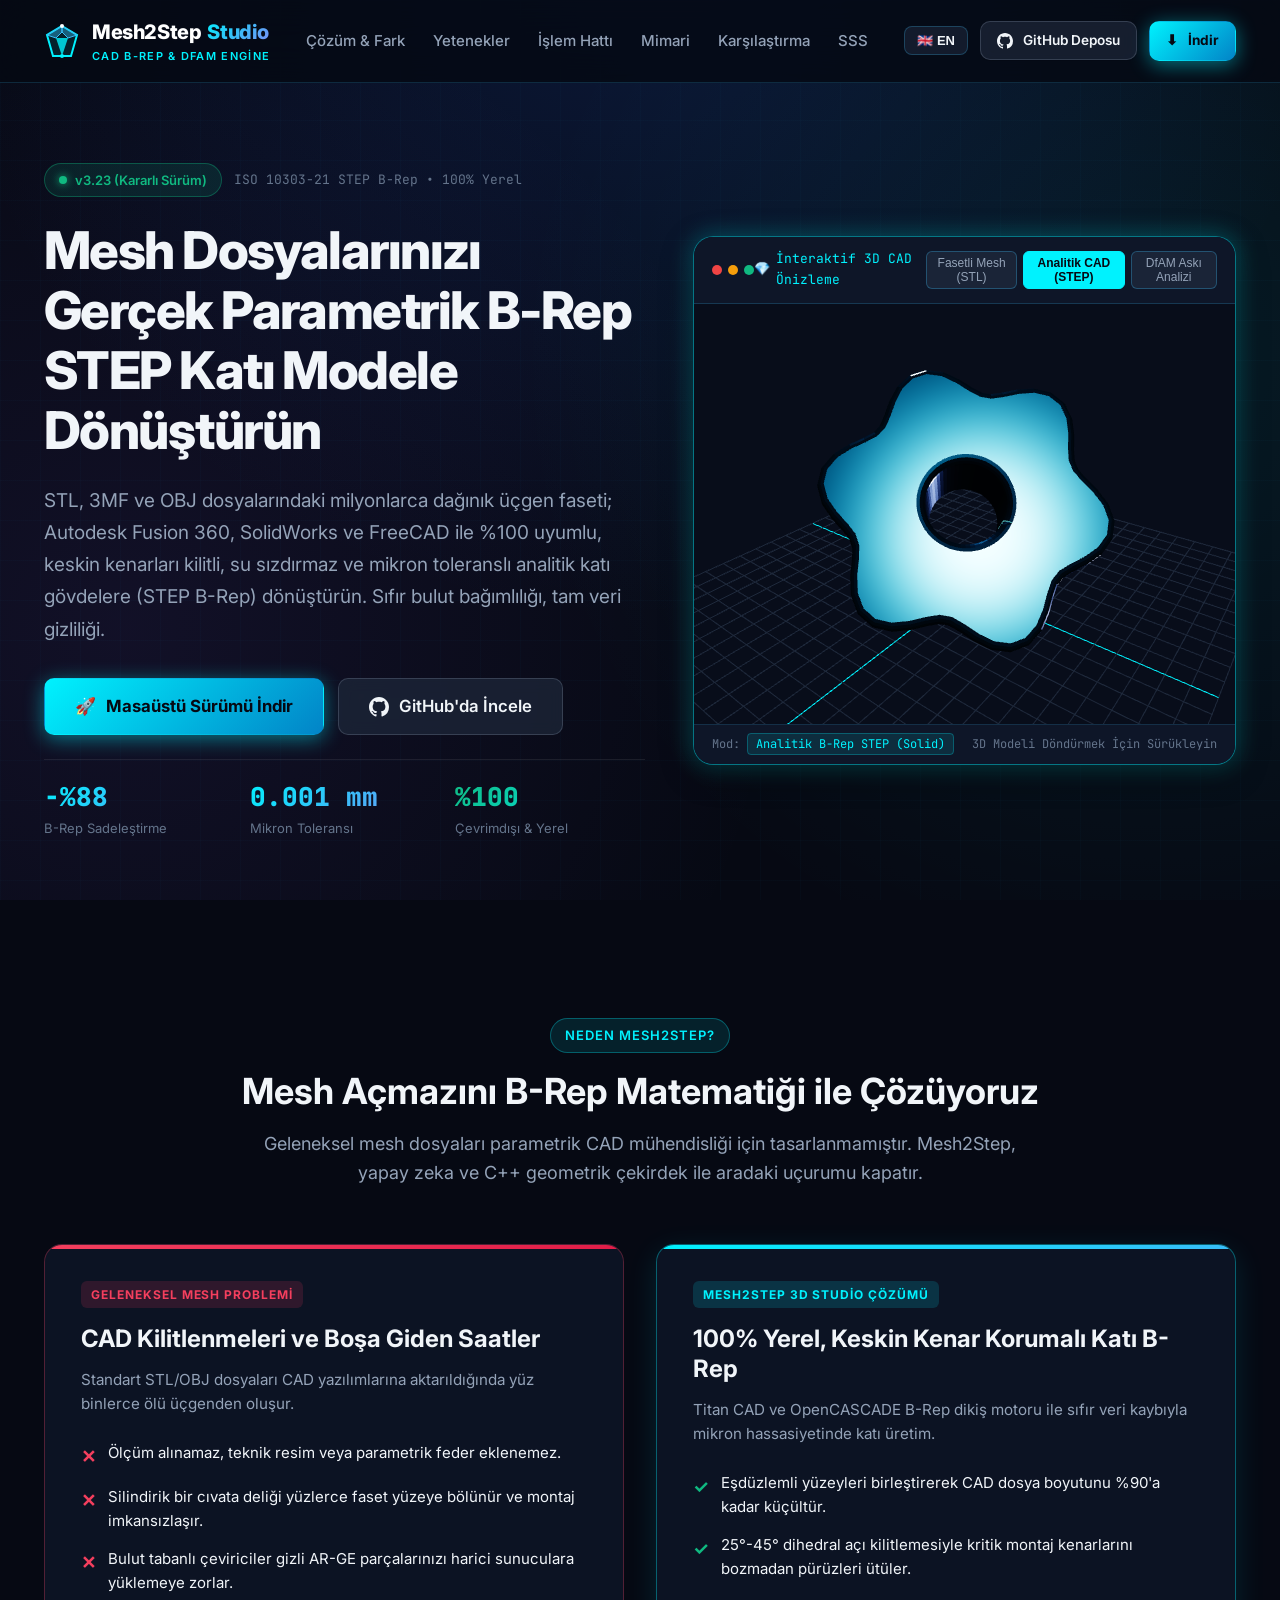
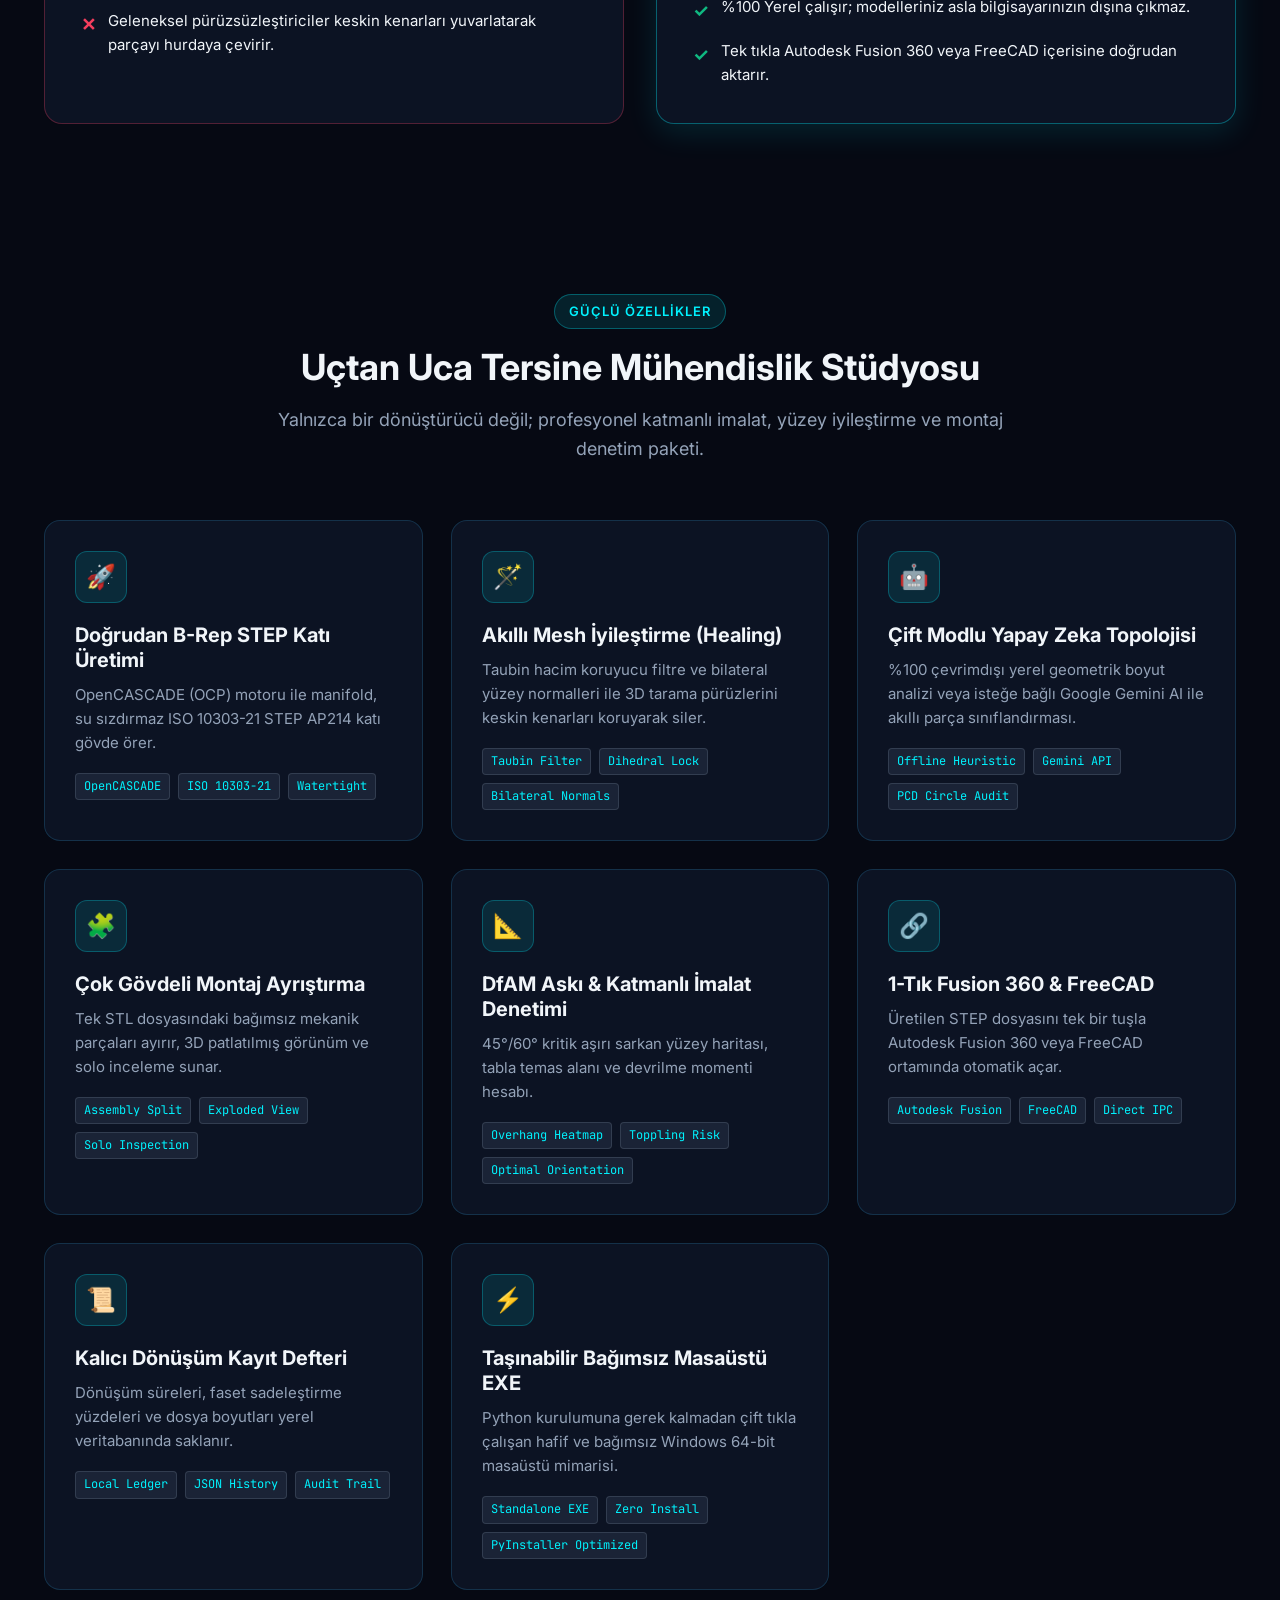
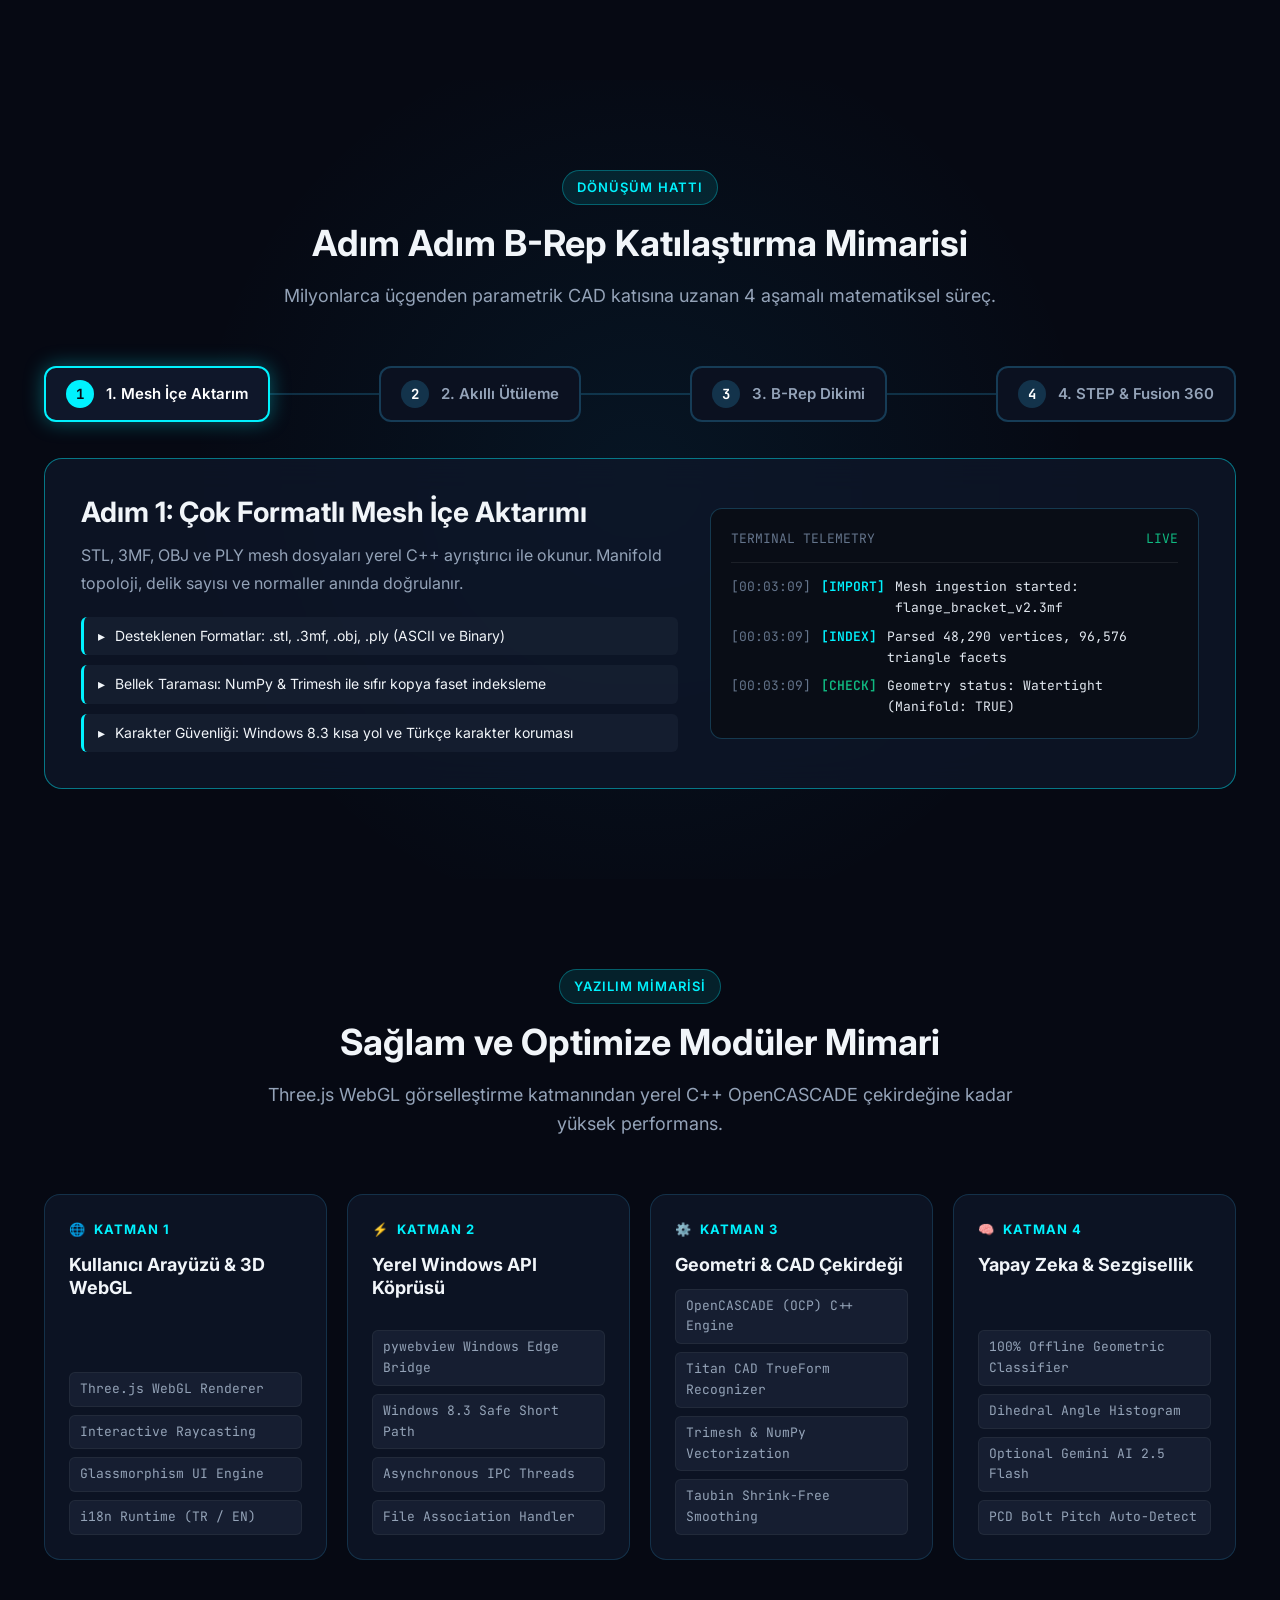
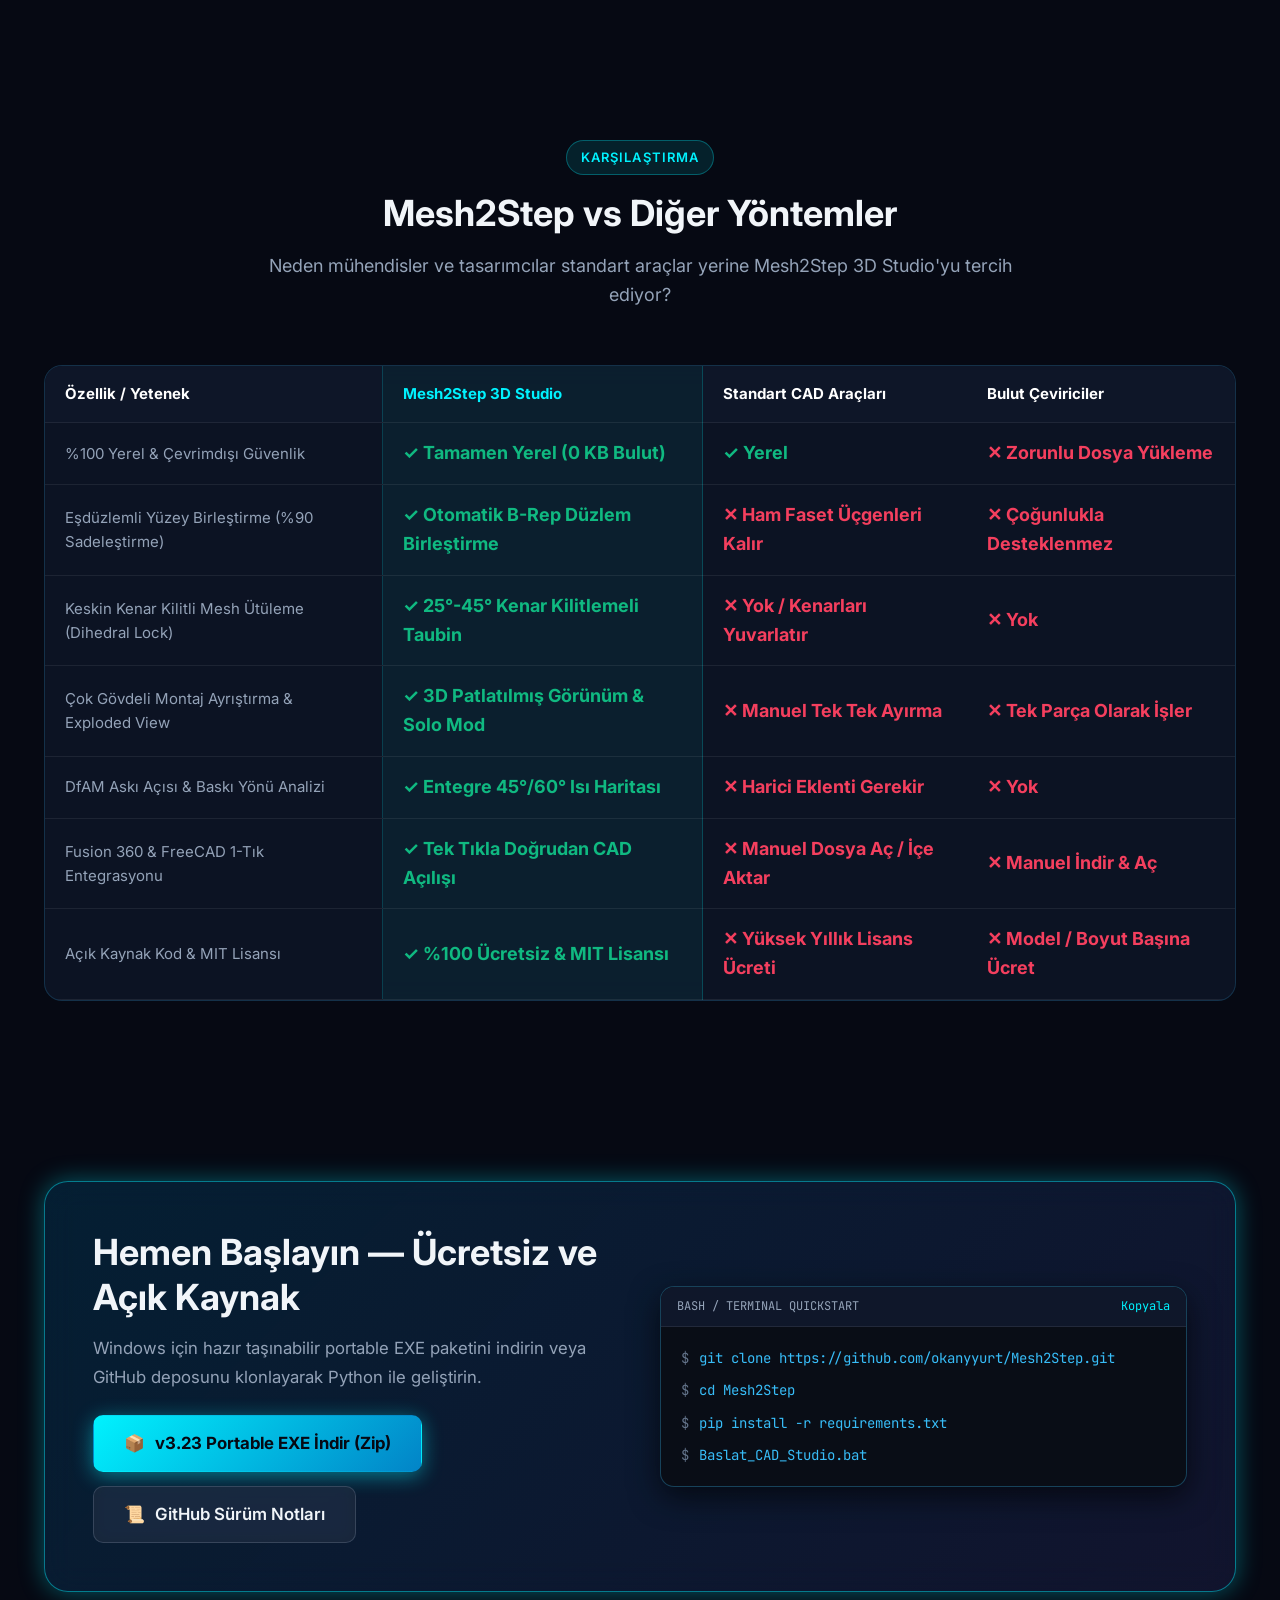
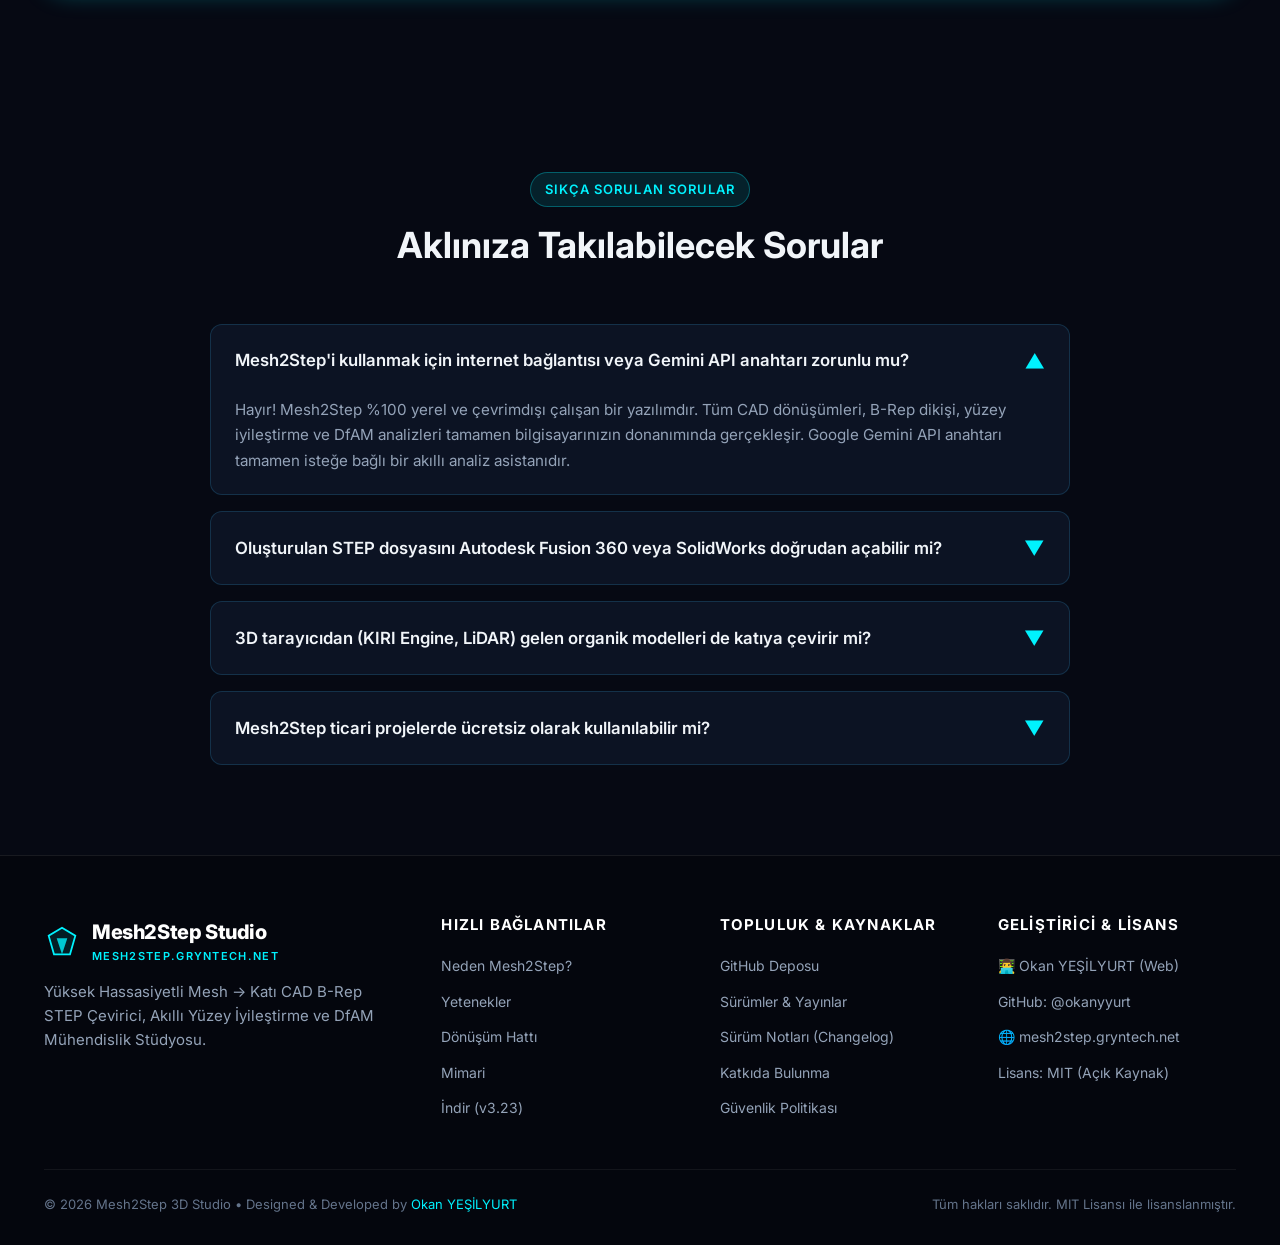
==== public_html/index.html @ eebd58b4 "feat: publish official web portal (mesh2step.gryntech.net) and update repo links (v3.23)" ====
<!DOCTYPE html>
<html lang="tr">
<head>
  <meta charset="UTF-8">
  <meta name="viewport" content="width=device-width, initial-scale=1.0">
  <title>Mesh2Step 3D Studio • Mesh (STL/3MF/OBJ) → Katı CAD B-Rep STEP Çevirici</title>
  <meta name="description" content="Yüksek Hassasiyetli Mesh (STL, 3MF, OBJ, PLY) → Katı CAD B-Rep STEP Çevirici, Akıllı Yüzey İyileştirme ve DfAM Mühendislik Stüdyosu. %100 Yerel, Güvenli ve Açık Kaynak.">
  <meta name="keywords" content="Mesh to STEP, STL to STEP, 3MF to STEP, CAD B-Rep, OpenCASCADE, Autodesk Fusion 360, FreeCAD, SolidWorks, DfAM, 3D Mesh Healing, Reverse Engineering">
  <meta name="author" content="Okan YEŞİLYURT">
  
  <!-- Open Graph / Facebook -->
  <meta property="og:type" content="website">
  <meta property="og:url" content="https://mesh2step.gryntech.net/">
  <meta property="og:title" content="Mesh2Step 3D Studio • Mesh → Katı CAD B-Rep STEP Çevirici">
  <meta property="og:description" content="STL, 3MF ve OBJ mesh dosyalarınızı parametrik, su sızdırmaz CAD B-Rep STEP katı modellere dönüştürün. Sıfır bulut bağımlılığı, tam veri gizliliği.">
  <meta property="og:image" content="https://mesh2step.gryntech.net/favicon.svg">

  <!-- Twitter -->
  <meta property="twitter:card" content="summary_large_image">
  <meta property="twitter:url" content="https://mesh2step.gryntech.net/">
  <meta property="twitter:title" content="Mesh2Step 3D Studio • Mesh → Katı CAD B-Rep STEP Çevirici">
  <meta property="twitter:description" content="STL, 3MF ve OBJ mesh dosyalarınızı parametrik, su sızdırmaz CAD B-Rep STEP katı modellere dönüştürün. Sıfır bulut bağımlılığı, tam veri gizliliği.">
  <meta property="twitter:image" content="https://mesh2step.gryntech.net/favicon.svg">

  <!-- Favicon -->
  <link rel="icon" type="image/svg+xml" href="favicon.svg">
  
  <!-- Fonts -->
  <link rel="preconnect" href="https://fonts.googleapis.com">
  <link rel="preconnect" href="https://fonts.gstatic.com" crossorigin>
  <link href="https://fonts.googleapis.com/css2?family=Inter:wght@400;500;600;700;800&family=JetBrains+Mono:wght@400;500;600;700&display=swap" rel="stylesheet">
  
  <!-- Stylesheet -->
  <link rel="stylesheet" href="style.css">
</head>
<body>

  <!-- Sticky Header -->
  <header class="site-header">
    <div class="container nav-container">
      <a href="#" class="brand-link">
        <div class="brand-logo-icon">
          <svg viewBox="0 0 36 36" width="36" height="36" fill="none">
            <polygon points="18,3 33,12 27,33 9,33 3,12" stroke="#00f2fe" stroke-width="2" fill="rgba(0, 242, 254, 0.1)"/>
            <polygon points="18,3 33,12 24,15 18,9" fill="rgba(56, 189, 248, 0.4)" stroke="#38bdf8" stroke-width="1"/>
            <polygon points="18,3 3,12 12,15 18,9" fill="rgba(56, 189, 248, 0.4)" stroke="#38bdf8" stroke-width="1"/>
            <polygon points="12,15 24,15 18,33" fill="#00f2fe" opacity="0.8"/>
            <circle cx="18" cy="3" r="2" fill="#fff"/>
            <circle cx="18" cy="33" r="2" fill="#00f2fe"/>
          </svg>
        </div>
        <div class="brand-text">
          <span class="brand-title">Mesh2Step <span class="gradient-text">Studio</span></span>
          <span class="brand-subtitle">CAD B-Rep & DfAM Engine</span>
        </div>
      </a>

      <!-- Desktop Navigation Links -->
      <ul class="nav-menu" id="nav-menu-list">
        <li><a href="#problem" data-i18n="nav_problem">Çözüm & Fark</a></li>
        <li><a href="#features" data-i18n="nav_features">Yetenekler</a></li>
        <li><a href="#pipeline" data-i18n="nav_pipeline">İşlem Hattı</a></li>
        <li><a href="#architecture" data-i18n="nav_arch">Mimari</a></li>
        <li><a href="#comparison" data-i18n="nav_compare">Karşılaştırma</a></li>
        <li><a href="#faq" data-i18n="nav_faq">SSS</a></li>
      </ul>

      <!-- Action Buttons -->
      <div class="nav-actions">
        <!-- Language Switcher -->
        <button class="lang-switch-btn" id="lang-toggle-btn" title="Dili Değiştir / Switch Language">
          <span id="lang-switch-text">🇬🇧 EN</span>
        </button>

        <!-- GitHub Repo Button -->
        <a href="https://github.com/okanyyurt/Mesh2Step" target="_blank" rel="noopener noreferrer" class="btn btn-secondary btn-sm" title="GitHub Deposu">
          <svg viewBox="0 0 24 24" width="16" height="16" fill="currentColor">
            <path d="M12 0C5.37 0 0 5.37 0 12c0 5.31 3.435 9.795 8.205 11.385.6.105.825-.255.825-.57 0-.285-.015-1.23-.015-2.235-3.015.555-3.795-.735-4.035-1.41-.135-.345-.72-1.41-1.23-1.695-.42-.225-1.02-.78-.015-.795.945-.015 1.62.87 1.845 1.23 1.08 1.815 2.805 1.305 3.495.99.105-.78.42-1.305.765-1.605-2.67-.3-5.46-1.335-5.46-5.925 0-1.305.465-2.385 1.23-3.225-.12-.3-.54-1.53.12-3.18 0 0 1.005-.315 3.3 1.23.96-.27 1.98-.405 3-.405s2.04.135 3 .405c2.295-1.56 3.3-1.23 3.3-1.23.66 1.65.24 2.88.12 3.18.765.84 1.23 1.905 1.23 3.225 0 4.605-2.805 5.625-5.475 5.925.435.375.81 1.095.81 2.22 0 1.605-.015 2.895-.015 3.3 0 .315.225.69.825.57A12.02 12.02 0 0024 12c0-6.63-5.37-12-12-12z"/>
          </svg>
          <span data-i18n="btn_github">GitHub</span>
        </a>

        <!-- Download CTA -->
        <a href="#download" class="btn btn-cyan btn-sm">
          <span>⬇</span>
          <span data-i18n="nav_download">İndir</span>
        </a>

        <!-- Mobile Toggle -->
        <button class="mobile-menu-btn" id="mobile-menu-toggle" aria-label="Menüyü Aç">☰</button>
      </div>
    </div>
  </header>

  <!-- Hero Section -->
  <section class="hero-section">
    <div class="container hero-grid">
      <!-- Left Content -->
      <div class="hero-content">
        <div class="hero-badge-wrap">
          <div class="hero-badge">
            <span class="status-dot"></span>
            <span data-i18n="hero_badge">v3.23 (Kararlı Sürüm)</span>
          </div>
          <div class="hero-sub-badge" data-i18n="hero_sub_badge">ISO 10303-21 STEP B-Rep • 100% Yerel</div>
        </div>

        <h1 class="hero-title">
          <span data-i18n="hero_title">Mesh Dosyalarınızı Gerçek Parametrik B-Rep STEP Katı Modele Dönüştürün</span>
        </h1>

        <p class="hero-desc" data-i18n="hero_desc">
          STL, 3MF ve OBJ dosyalarındaki milyonlarca dağınık üçgen faseti; Autodesk Fusion 360, SolidWorks ve FreeCAD ile %100 uyumlu, keskin kenarları kilitli, su sızdırmaz ve mikron toleranslı analitik katı gövdelere (STEP B-Rep) dönüştürün. Sıfır bulut bağımlılığı, tam veri gizliliği.
        </p>

        <div class="hero-cta-group">
          <a href="#download" class="btn btn-cyan btn-lg">
            <span>🚀</span>
            <span data-i18n="hero_cta_download">Masaüstü Sürümü İndir</span>
          </a>
          <a href="https://github.com/okanyyurt/Mesh2Step" target="_blank" rel="noopener noreferrer" class="btn btn-secondary btn-lg">
            <svg viewBox="0 0 24 24" width="20" height="20" fill="currentColor">
              <path d="M12 0C5.37 0 0 5.37 0 12c0 5.31 3.435 9.795 8.205 11.385.6.105.825-.255.825-.57 0-.285-.015-1.23-.015-2.235-3.015.555-3.795-.735-4.035-1.41-.135-.345-.72-1.41-1.23-1.695-.42-.225-1.02-.78-.015-.795.945-.015 1.62.87 1.845 1.23 1.08 1.815 2.805 1.305 3.495.99.105-.78.42-1.305.765-1.605-2.67-.3-5.46-1.335-5.46-5.925 0-1.305.465-2.385 1.23-3.225-.12-.3-.54-1.53.12-3.18 0 0 1.005-.315 3.3 1.23.96-.27 1.98-.405 3-.405s2.04.135 3 .405c2.295-1.56 3.3-1.23 3.3-1.23.66 1.65.24 2.88.12 3.18.765.84 1.23 1.905 1.23 3.225 0 4.605-2.805 5.625-5.475 5.925.435.375.81 1.095.81 2.22 0 1.605-.015 2.895-.015 3.3 0 .315.225.69.825.57A12.02 12.02 0 0024 12c0-6.63-5.37-12-12-12z"/>
            </svg>
            <span data-i18n="hero_cta_github">GitHub'da İncele</span>
          </a>
        </div>

        <!-- Key Metrics Row -->
        <div class="hero-stats-row">
          <div class="stat-item">
            <span class="stat-value gradient-text">-%88</span>
            <span class="stat-label" data-i18n="stat_reduction">B-Rep Sadeleştirme</span>
          </div>
          <div class="stat-item">
            <span class="stat-value gradient-text">0.001 mm</span>
            <span class="stat-label" data-i18n="stat_accuracy">Mikron Toleransı</span>
          </div>
          <div class="stat-item">
            <span class="stat-value gradient-text-alt">%100</span>
            <span class="stat-label" data-i18n="stat_privacy">Çevrimdışı & Yerel</span>
          </div>
        </div>
      </div>

      <!-- Right 3D Viewport Hero Card -->
      <div class="hero-visual">
        <div class="cad-viewport-card">
          <!-- Viewport Header HUD -->
          <div class="viewport-header">
            <div class="viewport-dots">
              <span class="v-dot red"></span>
              <span class="v-dot yellow"></span>
              <span class="v-dot green"></span>
            </div>
            <div class="viewport-title">
              <span>💎</span>
              <span data-i18n="viewport_title">İnteraktif 3D CAD Önizleme</span>
            </div>
            <div class="viewport-controls-hud">
              <button class="hud-btn" data-mode="mesh" data-i18n="hud_mesh">Fasetli Mesh (STL)</button>
              <button class="hud-btn active" data-mode="cad" data-i18n="hud_cad">Analitik CAD (STEP)</button>
              <button class="hud-btn" data-mode="dfam" data-i18n="hud_dfam">DfAM Askı Analizi</button>
            </div>
          </div>

          <!-- WebGL Canvas Container -->
          <div id="canvas-container">
            <div class="canvas-loading-overlay" id="canvas-loading">
              <div class="spinner"></div>
              <span style="font-size: 0.8125rem; font-family: var(--font-mono); color: var(--cyan-primary);">3D CAD Motoru Yükleniyor...</span>
            </div>
          </div>

          <!-- Viewport Footer HUD -->
          <div class="viewport-footer">
            <div>
              <span data-i18n="vp_footer_mode">Mod:</span> 
              <span id="vp-current-mode" class="hud-pill">Analitik B-Rep STEP (Solid)</span>
            </div>
            <div data-i18n="vp_footer_rotate">3D Modeli Döndürmek İçin Sürükleyin</div>
          </div>
        </div>
      </div>
    </div>
  </section>

  <!-- Problem vs Solution Section -->
  <section class="problem-solution-section" id="problem">
    <div class="container">
      <div class="section-header">
        <span class="section-tag" data-i18n="tag_problem_solution">Neden Mesh2Step?</span>
        <h2 class="section-title" data-i18n="title_problem_solution">Mesh Açmazını B-Rep Matematiği ile Çözüyoruz</h2>
        <p class="section-desc" data-i18n="desc_problem_solution">
          Geleneksel mesh dosyaları parametrik CAD mühendisliği için tasarlanmamıştır. Mesh2Step, yapay zeka ve C++ geometrik çekirdek ile aradaki uçurumu kapatır.
        </p>
      </div>

      <div class="comparison-cards-grid">
        <!-- Problem Card -->
        <div class="comp-card problem">
          <span class="comp-badge problem" data-i18n="comp_prob_badge">Geleneksel Mesh Problemi</span>
          <h3 class="comp-card-title" data-i18n="comp_prob_title">CAD Kilitlenmeleri ve Boşa Giden Saatler</h3>
          <p class="comp-card-desc" data-i18n="comp_prob_desc">
            Standart STL/OBJ dosyaları CAD yazılımlarına aktarıldığında yüz binlerce ölü üçgenden oluşur.
          </p>
          <ul class="comp-list">
            <li class="comp-list-item">
              <span class="comp-list-icon cross-icon">✕</span>
              <span data-i18n="prob_item_1">Ölçüm alınamaz, teknik resim veya parametrik feder eklenemez.</span>
            </li>
            <li class="comp-list-item">
              <span class="comp-list-icon cross-icon">✕</span>
              <span data-i18n="prob_item_2">Silindirik bir cıvata deliği yüzlerce faset yüzeye bölünür ve montaj imkansızlaşır.</span>
            </li>
            <li class="comp-list-item">
              <span class="comp-list-icon cross-icon">✕</span>
              <span data-i18n="prob_item_3">Bulut tabanlı çeviriciler gizli AR-GE parçalarınızı harici sunuculara yüklemeye zorlar.</span>
            </li>
            <li class="comp-list-item">
              <span class="comp-list-icon cross-icon">✕</span>
              <span data-i18n="prob_item_4">Geleneksel pürüzsüzleştiriciler keskin kenarları yuvarlatarak parçayı hurdaya çevirir.</span>
            </li>
          </ul>
        </div>

        <!-- Solution Card -->
        <div class="comp-card solution">
          <span class="comp-badge solution" data-i18n="comp_sol_badge">Mesh2Step 3D Studio Çözümü</span>
          <h3 class="comp-card-title" data-i18n="comp_sol_title">100% Yerel, Keskin Kenar Korumalı Katı B-Rep</h3>
          <p class="comp-card-desc" data-i18n="comp_sol_desc">
            Titan CAD ve OpenCASCADE B-Rep dikiş motoru ile sıfır veri kaybıyla mikron hassasiyetinde katı üretim.
          </p>
          <ul class="comp-list">
            <li class="comp-list-item">
              <span class="comp-list-icon check-icon">✓</span>
              <span data-i18n="sol_item_1">Eşdüzlemli yüzeyleri birleştirerek CAD dosya boyutunu %90'a kadar küçültür.</span>
            </li>
            <li class="comp-list-item">
              <span class="comp-list-icon check-icon">✓</span>
              <span data-i18n="sol_item_2">25°-45° dihedral açı kilitlemesiyle kritik montaj kenarlarını bozmadan pürüzleri ütüler.</span>
            </li>
            <li class="comp-list-item">
              <span class="comp-list-icon check-icon">✓</span>
              <span data-i18n="sol_item_3">%100 Yerel çalışır; modelleriniz asla bilgisayarınızın dışına çıkmaz.</span>
            </li>
            <li class="comp-list-item">
              <span class="comp-list-icon check-icon">✓</span>
              <span data-i18n="sol_item_4">Tek tıkla Autodesk Fusion 360 veya FreeCAD içerisine doğrudan aktarır.</span>
            </li>
          </ul>
        </div>
      </div>
    </div>
  </section>

  <!-- Core Features Section -->
  <section class="features-section" id="features">
    <div class="container">
      <div class="section-header">
        <span class="section-tag" data-i18n="tag_features">Güçlü Özellikler</span>
        <h2 class="section-title" data-i18n="title_features">Uçtan Uca Tersine Mühendislik Stüdyosu</h2>
        <p class="section-desc" data-i18n="desc_features">
          Yalnızca bir dönüştürücü değil; profesyonel katmanlı imalat, yüzey iyileştirme ve montaj denetim paketi.
        </p>
      </div>

      <div class="features-grid">
        <!-- Feature 1 -->
        <div class="feature-card">
          <div class="feature-icon-wrap">🚀</div>
          <h3 class="feature-title" data-i18n="feat_1_title">Doğrudan B-Rep STEP Katı Üretimi</h3>
          <p class="feature-desc" data-i18n="feat_1_desc">
            OpenCASCADE (OCP) motoru ile manifold, su sızdırmaz ISO 10303-21 STEP AP214 katı gövde örer.
          </p>
          <div class="feature-tag-list">
            <span class="feature-tag">OpenCASCADE</span>
            <span class="feature-tag">ISO 10303-21</span>
            <span class="feature-tag">Watertight</span>
          </div>
        </div>

        <!-- Feature 2 -->
        <div class="feature-card">
          <div class="feature-icon-wrap">🪄</div>
          <h3 class="feature-title" data-i18n="feat_2_title">Akıllı Mesh İyileştirme (Healing)</h3>
          <p class="feature-desc" data-i18n="feat_2_desc">
            Taubin hacim koruyucu filtre ve bilateral yüzey normalleri ile 3D tarama pürüzlerini keskin kenarları koruyarak siler.
          </p>
          <div class="feature-tag-list">
            <span class="feature-tag">Taubin Filter</span>
            <span class="feature-tag">Dihedral Lock</span>
            <span class="feature-tag">Bilateral Normals</span>
          </div>
        </div>

        <!-- Feature 3 -->
        <div class="feature-card">
          <div class="feature-icon-wrap">🤖</div>
          <h3 class="feature-title" data-i18n="feat_3_title">Çift Modlu Yapay Zeka Topolojisi</h3>
          <p class="feature-desc" data-i18n="feat_3_desc">
            %100 çevrimdışı yerel geometrik boyut analizi veya isteğe bağlı Google Gemini AI ile akıllı parça sınıflandırması.
          </p>
          <div class="feature-tag-list">
            <span class="feature-tag">Offline Heuristic</span>
            <span class="feature-tag">Gemini API</span>
            <span class="feature-tag">PCD Circle Audit</span>
          </div>
        </div>

        <!-- Feature 4 -->
        <div class="feature-card">
          <div class="feature-icon-wrap">🧩</div>
          <h3 class="feature-title" data-i18n="feat_4_title">Çok Gövdeli Montaj Ayrıştırma</h3>
          <p class="feature-desc" data-i18n="feat_4_desc">
            Tek STL dosyasındaki bağımsız mekanik parçaları ayırır, 3D patlatılmış görünüm ve solo inceleme sunar.
          </p>
          <div class="feature-tag-list">
            <span class="feature-tag">Assembly Split</span>
            <span class="feature-tag">Exploded View</span>
            <span class="feature-tag">Solo Inspection</span>
          </div>
        </div>

        <!-- Feature 5 -->
        <div class="feature-card">
          <div class="feature-icon-wrap">📐</div>
          <h3 class="feature-title" data-i18n="feat_5_title">DfAM Askı & Katmanlı İmalat Denetimi</h3>
          <p class="feature-desc" data-i18n="feat_5_desc">
            45°/60° kritik aşırı sarkan yüzey haritası, tabla temas alanı ve devrilme momenti hesabı.
          </p>
          <div class="feature-tag-list">
            <span class="feature-tag">Overhang Heatmap</span>
            <span class="feature-tag">Toppling Risk</span>
            <span class="feature-tag">Optimal Orientation</span>
          </div>
        </div>

        <!-- Feature 6 -->
        <div class="feature-card">
          <div class="feature-icon-wrap">🔗</div>
          <h3 class="feature-title" data-i18n="feat_6_title">1-Tık Fusion 360 & FreeCAD</h3>
          <p class="feature-desc" data-i18n="feat_6_desc">
            Üretilen STEP dosyasını tek bir tuşla Autodesk Fusion 360 veya FreeCAD ortamında otomatik açar.
          </p>
          <div class="feature-tag-list">
            <span class="feature-tag">Autodesk Fusion</span>
            <span class="feature-tag">FreeCAD</span>
            <span class="feature-tag">Direct IPC</span>
          </div>
        </div>

        <!-- Feature 7 -->
        <div class="feature-card">
          <div class="feature-icon-wrap">📜</div>
          <h3 class="feature-title" data-i18n="feat_7_title">Kalıcı Dönüşüm Kayıt Defteri</h3>
          <p class="feature-desc" data-i18n="feat_7_desc">
            Dönüşüm süreleri, faset sadeleştirme yüzdeleri ve dosya boyutları yerel veritabanında saklanır.
          </p>
          <div class="feature-tag-list">
            <span class="feature-tag">Local Ledger</span>
            <span class="feature-tag">JSON History</span>
            <span class="feature-tag">Audit Trail</span>
          </div>
        </div>

        <!-- Feature 8 -->
        <div class="feature-card">
          <div class="feature-icon-wrap">⚡</div>
          <h3 class="feature-title" data-i18n="feat_8_title">Taşınabilir Bağımsız Masaüstü EXE</h3>
          <p class="feature-desc" data-i18n="feat_8_desc">
            Python kurulumuna gerek kalmadan çift tıkla çalışan hafif ve bağımsız Windows 64-bit masaüstü mimarisi.
          </p>
          <div class="feature-tag-list">
            <span class="feature-tag">Standalone EXE</span>
            <span class="feature-tag">Zero Install</span>
            <span class="feature-tag">PyInstaller Optimized</span>
          </div>
        </div>
      </div>
    </div>
  </section>

  <!-- Interactive Pipeline Simulator Section -->
  <section class="pipeline-section" id="pipeline">
    <div class="container">
      <div class="section-header">
        <span class="section-tag" data-i18n="tag_pipeline">Dönüşüm Hattı</span>
        <h2 class="section-title" data-i18n="title_pipeline">Adım Adım B-Rep Katılaştırma Mimarisi</h2>
        <p class="section-desc" data-i18n="desc_pipeline">
          Milyonlarca üçgenden parametrik CAD katısına uzanan 4 aşamalı matematiksel süreç.
        </p>
      </div>

      <!-- Stepper navigation -->
      <div class="pipeline-stepper">
        <div class="step-tab active" data-step="0">
          <span class="step-number">1</span>
          <span class="step-title-text" data-i18n="step_1_tab">1. Mesh İçe Aktarım</span>
        </div>
        <div class="step-tab" data-step="1">
          <span class="step-number">2</span>
          <span class="step-title-text" data-i18n="step_2_tab">2. Akıllı Ütüleme</span>
        </div>
        <div class="step-tab" data-step="2">
          <span class="step-number">3</span>
          <span class="step-title-text" data-i18n="step_3_tab">3. B-Rep Dikimi</span>
        </div>
        <div class="step-tab" data-step="3">
          <span class="step-number">4</span>
          <span class="step-title-text" data-i18n="step_4_tab">4. STEP & Fusion 360</span>
        </div>
      </div>

      <!-- Interactive Display Card -->
      <div class="pipeline-display-card">
        <div class="pipeline-details">
          <h3 id="pipeline-step-title">Adım 1: Çok Formatlı Mesh İçe Aktarımı</h3>
          <p id="pipeline-step-desc">
            STL, 3MF, OBJ ve PLY mesh dosyaları yerel C++ ayrıştırıcı ile okunur. Manifold topoloji, delik sayısı ve normaller anında doğrulanır.
          </p>
          <div class="pipeline-specs-list" id="pipeline-specs-container">
            <!-- Dynamic specs -->
          </div>
        </div>

        <div class="pipeline-telemetry">
          <div class="telemetry-header">
            <span>TERMINAL TELEMETRY</span>
            <span style="color: var(--emerald-accent);">LIVE</span>
          </div>
          <div class="telemetry-log" id="pipeline-logs-container">
            <!-- Dynamic logs -->
          </div>
        </div>
      </div>
    </div>
  </section>

  <!-- Technical Architecture Section -->
  <section class="architecture-section" id="architecture">
    <div class="container">
      <div class="section-header">
        <span class="section-tag" data-i18n="tag_arch">Yazılım Mimarisi</span>
        <h2 class="section-title" data-i18n="title_arch">Sağlam ve Optimize Modüler Mimari</h2>
        <p class="section-desc" data-i18n="desc_arch">
          Three.js WebGL görselleştirme katmanından yerel C++ OpenCASCADE çekirdeğine kadar yüksek performans.
        </p>
      </div>

      <div class="arch-layers-grid">
        <!-- Layer 1 -->
        <div class="arch-layer-card">
          <div class="arch-layer-header">
            <span>🌐</span>
            <span data-i18n="arch_l1_header">Katman 1</span>
          </div>
          <h4 class="arch-layer-title" data-i18n="arch_l1_title">Kullanıcı Arayüzü & 3D WebGL</h4>
          <ul class="arch-components-list">
            <li>Three.js WebGL Renderer</li>
            <li>Interactive Raycasting</li>
            <li>Glassmorphism UI Engine</li>
            <li>i18n Runtime (TR / EN)</li>
          </ul>
        </div>

        <!-- Layer 2 -->
        <div class="arch-layer-card">
          <div class="arch-layer-header">
            <span>⚡</span>
            <span data-i18n="arch_l2_header">Katman 2</span>
          </div>
          <h4 class="arch-layer-title" data-i18n="arch_l2_title">Yerel Windows API Köprüsü</h4>
          <ul class="arch-components-list">
            <li>pywebview Windows Edge Bridge</li>
            <li>Windows 8.3 Safe Short Path</li>
            <li>Asynchronous IPC Threads</li>
            <li>File Association Handler</li>
          </ul>
        </div>

        <!-- Layer 3 -->
        <div class="arch-layer-card">
          <div class="arch-layer-header">
            <span>⚙️</span>
            <span data-i18n="arch_l3_header">Katman 3</span>
          </div>
          <h4 class="arch-layer-title" data-i18n="arch_l3_title">Geometri & CAD Çekirdeği</h4>
          <ul class="arch-components-list">
            <li>OpenCASCADE (OCP) C++ Engine</li>
            <li>Titan CAD TrueForm Recognizer</li>
            <li>Trimesh & NumPy Vectorization</li>
            <li>Taubin Shrink-Free Smoothing</li>
          </ul>
        </div>

        <!-- Layer 4 -->
        <div class="arch-layer-card">
          <div class="arch-layer-header">
            <span>🧠</span>
            <span data-i18n="arch_l4_header">Katman 4</span>
          </div>
          <h4 class="arch-layer-title" data-i18n="arch_l4_title">Yapay Zeka & Sezgisellik</h4>
          <ul class="arch-components-list">
            <li>100% Offline Geometric Classifier</li>
            <li>Dihedral Angle Histogram</li>
            <li>Optional Gemini AI 2.5 Flash</li>
            <li>PCD Bolt Pitch Auto-Detect</li>
          </ul>
        </div>
      </div>
    </div>
  </section>

  <!-- Comparison Section -->
  <section class="comparison-section" id="comparison">
    <div class="container">
      <div class="section-header">
        <span class="section-tag" data-i18n="tag_compare">Karşılaştırma</span>
        <h2 class="section-title" data-i18n="title_compare">Mesh2Step vs Diğer Yöntemler</h2>
        <p class="section-desc" data-i18n="desc_compare">
          Neden mühendisler ve tasarımcılar standart araçlar yerine Mesh2Step 3D Studio'yu tercih ediyor?
        </p>
      </div>

      <div class="table-wrapper">
        <table class="comparison-table">
          <thead>
            <tr>
              <th data-i18n="th_feature">Özellik / Yetenek</th>
              <th class="highlight-col" style="color: var(--cyan-primary);" data-i18n="th_mesh2step">Mesh2Step 3D Studio</th>
              <th data-i18n="th_standard_cad">Standart CAD Araçları</th>
              <th data-i18n="th_cloud">Bulut Çeviriciler</th>
            </tr>
          </thead>
          <tbody>
            <tr>
              <td data-i18n="row_1_title">%100 Yerel & Çevrimdışı Güvenlik</td>
              <td class="highlight-col"><span class="check-icon">✓ Tamamen Yerel (0 KB Bulut)</span></td>
              <td><span class="check-icon">✓ Yerel</span></td>
              <td><span class="cross-icon">✕ Zorunlu Dosya Yükleme</span></td>
            </tr>
            <tr>
              <td data-i18n="row_2_title">Eşdüzlemli Yüzey Birleştirme (%90 Sadeleştirme)</td>
              <td class="highlight-col"><span class="check-icon">✓ Otomatik B-Rep Düzlem Birleştirme</span></td>
              <td><span class="cross-icon">✕ Ham Faset Üçgenleri Kalır</span></td>
              <td><span class="cross-icon">✕ Çoğunlukla Desteklenmez</span></td>
            </tr>
            <tr>
              <td data-i18n="row_3_title">Keskin Kenar Kilitli Mesh Ütüleme (Dihedral Lock)</td>
              <td class="highlight-col"><span class="check-icon">✓ 25°-45° Kenar Kilitlemeli Taubin</span></td>
              <td><span class="cross-icon">✕ Yok / Kenarları Yuvarlatır</span></td>
              <td><span class="cross-icon">✕ Yok</span></td>
            </tr>
            <tr>
              <td data-i18n="row_4_title">Çok Gövdeli Montaj Ayrıştırma & Exploded View</td>
              <td class="highlight-col"><span class="check-icon">✓ 3D Patlatılmış Görünüm & Solo Mod</span></td>
              <td><span class="cross-icon">✕ Manuel Tek Tek Ayırma</span></td>
              <td><span class="cross-icon">✕ Tek Parça Olarak İşler</span></td>
            </tr>
            <tr>
              <td data-i18n="row_5_title">DfAM Askı Açısı & Baskı Yönü Analizi</td>
              <td class="highlight-col"><span class="check-icon">✓ Entegre 45°/60° Isı Haritası</span></td>
              <td><span class="cross-icon">✕ Harici Eklenti Gerekir</span></td>
              <td><span class="cross-icon">✕ Yok</span></td>
            </tr>
            <tr>
              <td data-i18n="row_6_title">Fusion 360 & FreeCAD 1-Tık Entegrasyonu</td>
              <td class="highlight-col"><span class="check-icon">✓ Tek Tıkla Doğrudan CAD Açılışı</span></td>
              <td><span class="cross-icon">✕ Manuel Dosya Aç / İçe Aktar</span></td>
              <td><span class="cross-icon">✕ Manuel İndir & Aç</span></td>
            </tr>
            <tr>
              <td data-i18n="row_7_title">Açık Kaynak Kod & MIT Lisansı</td>
              <td class="highlight-col"><span class="check-icon">✓ %100 Ücretsiz & MIT Lisansı</span></td>
              <td><span class="cross-icon">✕ Yüksek Yıllık Lisans Ücreti</span></td>
              <td><span class="cross-icon">✕ Model / Boyut Başına Ücret</span></td>
            </tr>
          </tbody>
        </table>
      </div>
    </div>
  </section>

  <!-- Download & Quickstart Section -->
  <section class="download-section" id="download">
    <div class="container">
      <div class="download-banner">
        <div class="banner-content">
          <h2 data-i18n="banner_title">Hemen Başlayın — Ücretsiz ve Açık Kaynak</h2>
          <p data-i18n="banner_desc">
            Windows için hazır taşınabilir portable EXE paketini indirin veya GitHub deposunu klonlayarak Python ile geliştirin.
          </p>
          <div style="display: flex; gap: 14px; flex-wrap: wrap;">
            <a href="https://github.com/okanyyurt/Mesh2Step/releases" target="_blank" rel="noopener noreferrer" class="btn btn-cyan btn-lg">
              <span>📦</span>
              <span data-i18n="btn_download_zip">v3.23 Portable EXE İndir (Zip)</span>
            </a>
            <a href="https://github.com/okanyyurt/Mesh2Step/releases" target="_blank" rel="noopener noreferrer" class="btn btn-secondary btn-lg">
              <span>📜</span>
              <span data-i18n="btn_view_releases">GitHub Sürüm Notları</span>
            </a>
          </div>
        </div>

        <!-- Terminal Quickstart Box -->
        <div class="terminal-box">
          <div class="terminal-header">
            <span class="term-title">BASH / TERMINAL QUICKSTART</span>
            <button class="term-copy-btn" onclick="copyToClipboard('git clone https://github.com/okanyyurt/Mesh2Step.git\ncd Mesh2Step\npip install -r requirements.txt\npython app.py', this)">Kopyala</button>
          </div>
          <div class="terminal-body">
            <div class="code-cmd">git clone https://github.com/okanyyurt/Mesh2Step.git</div>
            <div class="code-cmd">cd Mesh2Step</div>
            <div class="code-cmd">pip install -r requirements.txt</div>
            <div class="code-cmd">Baslat_CAD_Studio.bat</div>
          </div>
        </div>
      </div>
    </div>
  </section>

  <!-- FAQ Section -->
  <section class="faq-section" id="faq">
    <div class="container">
      <div class="section-header">
        <span class="section-tag" data-i18n="tag_faq">Sıkça Sorulan Sorular</span>
        <h2 class="section-title" data-i18n="title_faq">Aklınıza Takılabilecek Sorular</h2>
      </div>

      <div class="faq-grid">
        <!-- Q1 -->
        <div class="faq-item active">
          <div class="faq-question">
            <span data-i18n="faq_q1">Mesh2Step'i kullanmak için internet bağlantısı veya Gemini API anahtarı zorunlu mu?</span>
            <span class="faq-arrow">▼</span>
          </div>
          <div class="faq-answer" data-i18n="faq_a1">
            Hayır! Mesh2Step %100 yerel ve çevrimdışı çalışan bir yazılımdır. Tüm CAD dönüşümleri, B-Rep dikişi, yüzey iyileştirme ve DfAM analizleri tamamen bilgisayarınızın donanımında gerçekleşir. Google Gemini API anahtarı tamamen isteğe bağlı bir akıllı analiz asistanıdır.
          </div>
        </div>

        <!-- Q2 -->
        <div class="faq-item">
          <div class="faq-question">
            <span data-i18n="faq_q2">Oluşturulan STEP dosyasını Autodesk Fusion 360 veya SolidWorks doğrudan açabilir mi?</span>
            <span class="faq-arrow">▼</span>
          </div>
          <div class="faq-answer" data-i18n="faq_a2">
            Evet, kesinlikle! Mesh2Step uluslararası ISO 10303-21 STEP AP214 standardında katı B-Rep modelleri üretir. Fusion 360, SolidWorks, Siemens NX, CATIA, FreeCAD ve Inventor ile tam uyumludur. Ayrıca arayüzdeki 'Fusion'da Aç' butonuyla tek tıkla doğrudan Fusion 360'a gönderebilirsiniz.
          </div>
        </div>

        <!-- Q3 -->
        <div class="faq-item">
          <div class="faq-question">
            <span data-i18n="faq_q3">3D tarayıcıdan (KIRI Engine, LiDAR) gelen organik modelleri de katıya çevirir mi?</span>
            <span class="faq-arrow">▼</span>
          </div>
          <div class="faq-answer" data-i18n="faq_a3">
            Evet. Mesh2Step'in Akıllı İyileştirme (Healing) motorunda bulunan Taubin ve Bilateral filtreleri tarama gürültülerini hacim kaybı yaşatmadan pürüzsüzleştirir ve manifold katı B-Rep geometriye dönüştürür.
          </div>
        </div>

        <!-- Q4 -->
        <div class="faq-item">
          <div class="faq-question">
            <span data-i18n="faq_q4">Mesh2Step ticari projelerde ücretsiz olarak kullanılabilir mi?</span>
            <span class="faq-arrow">▼</span>
          </div>
          <div class="faq-answer" data-i18n="faq_a4">
            Evet. Mesh2Step 3D Studio MIT Lisansı ile açık kaynak kodlu olarak sunulmaktadır. Hem bireysel hem ticari AR-GE projelerinizde kısıtlama olmaksızın kullanabilirsiniz.
          </div>
        </div>
      </div>
    </div>
  </section>

  <!-- Site Footer -->
  <footer class="site-footer">
    <div class="container">
      <div class="footer-grid">
        <div class="footer-brand">
          <div class="brand-link">
            <div class="brand-logo-icon">
              <svg viewBox="0 0 36 36" width="32" height="32" fill="none">
                <polygon points="18,3 33,12 27,33 9,33 3,12" stroke="#00f2fe" stroke-width="2" fill="rgba(0, 242, 254, 0.1)"/>
                <polygon points="12,15 24,15 18,33" fill="#00f2fe" opacity="0.8"/>
              </svg>
            </div>
            <div class="brand-text">
              <span class="brand-title">Mesh2Step Studio</span>
              <span class="brand-subtitle">mesh2step.gryntech.net</span>
            </div>
          </div>
          <p data-i18n="footer_desc">
            Yüksek Hassasiyetli Mesh → Katı CAD B-Rep STEP Çevirici, Akıllı Yüzey İyileştirme ve DfAM Mühendislik Stüdyosu.
          </p>
        </div>

        <div class="footer-col">
          <h4 data-i18n="footer_quick_links">Hızlı Bağlantılar</h4>
          <ul class="footer-links">
            <li><a href="#problem">Neden Mesh2Step?</a></li>
            <li><a href="#features">Yetenekler</a></li>
            <li><a href="#pipeline">Dönüşüm Hattı</a></li>
            <li><a href="#architecture">Mimari</a></li>
            <li><a href="#download">İndir (v3.23)</a></li>
          </ul>
        </div>

        <div class="footer-col">
          <h4 data-i18n="footer_community">Topluluk & Kaynaklar</h4>
          <ul class="footer-links">
            <li><a href="https://github.com/okanyyurt/Mesh2Step" target="_blank" rel="noopener noreferrer">GitHub Deposu</a></li>
            <li><a href="https://github.com/okanyyurt/Mesh2Step/releases" target="_blank" rel="noopener noreferrer">Sürümler & Yayınlar</a></li>
            <li><a href="https://github.com/okanyyurt/Mesh2Step/blob/main/CHANGELOG.md" target="_blank" rel="noopener noreferrer">Sürüm Notları (Changelog)</a></li>
            <li><a href="https://github.com/okanyyurt/Mesh2Step/blob/main/CONTRIBUTING.md" target="_blank" rel="noopener noreferrer">Katkıda Bulunma</a></li>
            <li><a href="https://github.com/okanyyurt/Mesh2Step/blob/main/SECURITY.md" target="_blank" rel="noopener noreferrer">Güvenlik Politikası</a></li>
          </ul>
        </div>

        <div class="footer-col">
          <h4 data-i18n="footer_developer">Geliştirici & Lisans</h4>
          <ul class="footer-links">
            <li><a href="https://www.okanyesilyurt.com" target="_blank" rel="noopener noreferrer">👨‍💻 Okan YEŞİLYURT (Web)</a></li>
            <li><a href="https://github.com/okanyyurt" target="_blank" rel="noopener noreferrer">GitHub: @okanyyurt</a></li>
            <li><a href="https://mesh2step.gryntech.net">🌐 mesh2step.gryntech.net</a></li>
            <li><a href="https://github.com/okanyyurt/Mesh2Step/blob/main/LICENSE" target="_blank" rel="noopener noreferrer">Lisans: MIT (Açık Kaynak)</a></li>
          </ul>
        </div>
      </div>

      <div class="footer-bottom">
        <div>
          © 2026 Mesh2Step 3D Studio • Designed & Developed by <a href="https://www.okanyesilyurt.com" target="_blank" rel="noopener noreferrer" style="color: var(--cyan-primary);">Okan YEŞİLYURT</a>
        </div>
        <div data-i18n="footer_rights">
          Tüm hakları saklıdır. MIT Lisansı ile lisanslanmıştır.
        </div>
      </div>
    </div>
  </footer>

  <!-- Floating Back to Top Button -->
  <button class="back-to-top" id="back-to-top" aria-label="Yukarı Çık">▲</button>

  <!-- Three.js and OrbitControls (Local with CDN fallback) -->
  <script src="assets/js/three.min.js"></script>
  <script src="assets/js/OrbitControls.js"></script>
  <script>
    // Fallback if local scripts didn't load
    if (typeof THREE === 'undefined') {
      document.write('<script src="https://cdnjs.cloudflare.com/ajax/libs/three.js/r128/three.min.js"><\/script>');
      document.write('<script src="https://cdn.jsdelivr.net/npm/three@0.128.0/examples/js/controls/OrbitControls.js"><\/script>');
    }
  </script>

  <!-- Main Application Script -->
  <script src="app.js"></script>
</body>
</html>
---- public_html/style.css ----
/* ===================================================================
   Mesh2Step 3D Studio - Official Web Portal Stylesheet
   Domain: mesh2step.gryntech.net
   Theme: Dark Cyber-Industrial / Parametric CAD Glassmorphism
   Author: Okan YEŞİLYURT
   =================================================================== */

:root {
  --bg-primary: #060913;
  --bg-secondary: #0b1120;
  --bg-card: rgba(15, 23, 42, 0.75);
  --bg-card-hover: rgba(26, 38, 66, 0.85);
  --border-color: rgba(56, 189, 248, 0.18);
  --border-hover: rgba(0, 242, 254, 0.45);
  
  --cyan-primary: #00f2fe;
  --blue-primary: #38bdf8;
  --blue-accent: #2563eb;
  --indigo-accent: #6366f1;
  --purple-accent: #8b5cf6;
  --emerald-accent: #10b981;
  --amber-accent: #f59e0b;
  --rose-accent: #f43f5e;
  
  --text-main: #f1f5f9;
  --text-muted: #94a3b8;
  --text-dim: #64748b;
  
  --font-sans: 'Inter', -apple-system, BlinkMacSystemFont, 'Segoe UI', Roboto, Helvetica, Arial, sans-serif;
  --font-mono: 'JetBrains Mono', 'Fira Code', Consolas, Monaco, monospace;
  
  --glow-cyan: 0 0 25px rgba(0, 242, 254, 0.35);
  --glow-card: 0 8px 32px 0 rgba(0, 0, 0, 0.45);
  --transition-smooth: all 0.28s cubic-bezier(0.4, 0, 0.2, 1);
}

*, *::before, *::after {
  box-sizing: border-box;
  margin: 0;
  padding: 0;
}

html {
  scroll-behavior: smooth;
  font-size: 16px;
  background-color: var(--bg-primary);
  color: var(--text-main);
  font-family: var(--font-sans);
  overflow-x: hidden;
}

body {
  min-height: 100vh;
  line-height: 1.6;
  background: radial-gradient(circle at 50% -10%, rgba(37, 99, 235, 0.18) 0%, transparent 60%),
              radial-gradient(circle at 90% 40%, rgba(0, 242, 254, 0.08) 0%, transparent 50%),
              radial-gradient(circle at 10% 70%, rgba(139, 92, 246, 0.09) 0%, transparent 50%),
              var(--bg-primary);
  background-attachment: fixed;
  color: var(--text-main);
  overflow-x: hidden;
}

/* Background Cyber Grid lines */
body::before {
  content: '';
  position: fixed;
  top: 0;
  left: 0;
  width: 100vw;
  height: 100vh;
  background-image: 
    linear-gradient(rgba(56, 189, 248, 0.025) 1px, transparent 1px),
    linear-gradient(90deg, rgba(56, 189, 248, 0.025) 1px, transparent 1px);
  background-size: 40px 40px;
  pointer-events: none;
  z-index: 0;
}

.container {
  max-width: 1240px;
  margin: 0 auto;
  padding: 0 24px;
  position: relative;
  z-index: 1;
}

/* Typography & Utilities */
h1, h2, h3, h4, h5, h6 {
  font-weight: 700;
  line-height: 1.25;
  color: var(--text-main);
}

a {
  color: var(--cyan-primary);
  text-decoration: none;
  transition: var(--transition-smooth);
}
a:hover {
  color: #7dd3fc;
  text-shadow: 0 0 12px rgba(0, 242, 254, 0.4);
}

.gradient-text {
  background: linear-gradient(135deg, #00f2fe 0%, #38bdf8 50%, #818cf8 100%);
  -webkit-background-clip: text;
  -webkit-text-fill-color: transparent;
}

.gradient-text-alt {
  background: linear-gradient(135deg, #10b981 0%, #00f2fe 100%);
  -webkit-background-clip: text;
  -webkit-text-fill-color: transparent;
}

/* Section Header styling */
.section-header {
  text-align: center;
  margin-bottom: 56px;
}

.section-tag {
  display: inline-flex;
  align-items: center;
  gap: 8px;
  padding: 6px 14px;
  background: rgba(0, 242, 254, 0.1);
  border: 1px solid rgba(0, 242, 254, 0.3);
  border-radius: 9999px;
  font-size: 0.8125rem;
  font-weight: 600;
  color: var(--cyan-primary);
  text-transform: uppercase;
  letter-spacing: 0.08em;
  margin-bottom: 16px;
}

.section-title {
  font-size: 2.25rem;
  margin-bottom: 16px;
}

.section-desc {
  font-size: 1.125rem;
  color: var(--text-muted);
  max-width: 760px;
  margin: 0 auto;
}

/* Buttons */
.btn {
  display: inline-flex;
  align-items: center;
  justify-content: center;
  gap: 10px;
  padding: 12px 24px;
  border-radius: 10px;
  font-weight: 600;
  font-size: 0.95rem;
  cursor: pointer;
  transition: var(--transition-smooth);
  border: 1px solid transparent;
  outline: none;
  white-space: nowrap;
}

.btn-primary {
  background: linear-gradient(135deg, #0284c7 0%, #0369a1 100%);
  color: #ffffff;
  border-color: rgba(56, 189, 248, 0.5);
  box-shadow: 0 4px 16px rgba(2, 132, 199, 0.4);
}
.btn-primary:hover {
  background: linear-gradient(135deg, #0ea5e9 0%, #0284c7 100%);
  box-shadow: 0 6px 24px rgba(14, 165, 233, 0.6);
  transform: translateY(-2px);
  color: #fff;
}

.btn-cyan {
  background: linear-gradient(135deg, #00f2fe 0%, #0284c7 100%);
  color: #060913;
  font-weight: 700;
  box-shadow: 0 4px 20px rgba(0, 242, 254, 0.45);
}
.btn-cyan:hover {
  background: linear-gradient(135deg, #38bdf8 0%, #00f2fe 100%);
  box-shadow: 0 6px 28px rgba(0, 242, 254, 0.7);
  transform: translateY(-2px);
  color: #060913;
}

.btn-secondary {
  background: rgba(30, 41, 59, 0.7);
  color: var(--text-main);
  border-color: rgba(148, 163, 184, 0.25);
  backdrop-filter: blur(8px);
}
.btn-secondary:hover {
  background: rgba(51, 65, 85, 0.9);
  border-color: var(--cyan-primary);
  color: #fff;
  transform: translateY(-2px);
}

.btn-outline {
  background: transparent;
  color: var(--text-main);
  border-color: rgba(56, 189, 248, 0.4);
}
.btn-outline:hover {
  background: rgba(56, 189, 248, 0.12);
  border-color: var(--cyan-primary);
  color: var(--cyan-primary);
  transform: translateY(-2px);
}

.btn-sm {
  padding: 8px 16px;
  font-size: 0.85rem;
}

.btn-lg {
  padding: 14px 30px;
  font-size: 1.05rem;
}

/* Header & Navigation */
.site-header {
  position: sticky;
  top: 0;
  z-index: 100;
  backdrop-filter: blur(20px);
  -webkit-backdrop-filter: blur(20px);
  background: rgba(6, 9, 19, 0.82);
  border-bottom: 1px solid var(--border-color);
  padding: 16px 0;
  transition: var(--transition-smooth);
}

.nav-container {
  display: flex;
  align-items: center;
  justify-content: space-between;
}

.brand-link {
  display: flex;
  align-items: center;
  gap: 12px;
  text-decoration: none;
}

.brand-logo-icon {
  width: 36px;
  height: 36px;
  display: flex;
  align-items: center;
  justify-content: center;
}

.brand-text {
  display: flex;
  flex-direction: column;
}

.brand-title {
  font-size: 1.25rem;
  font-weight: 800;
  letter-spacing: -0.02em;
  color: #fff;
  display: flex;
  align-items: center;
  gap: 6px;
}

.brand-subtitle {
  font-size: 0.6875rem;
  text-transform: uppercase;
  letter-spacing: 0.12em;
  color: var(--cyan-primary);
  font-weight: 600;
}

.nav-menu {
  display: flex;
  align-items: center;
  gap: 28px;
  list-style: none;
}

.nav-menu a {
  color: var(--text-muted);
  font-size: 0.9375rem;
  font-weight: 500;
}
.nav-menu a:hover {
  color: var(--cyan-primary);
}

.nav-actions {
  display: flex;
  align-items: center;
  gap: 12px;
}

.lang-switch-btn {
  background: rgba(30, 41, 59, 0.6);
  border: 1px solid rgba(56, 189, 248, 0.25);
  color: var(--text-main);
  padding: 6px 12px;
  border-radius: 8px;
  font-size: 0.8125rem;
  font-weight: 600;
  cursor: pointer;
  display: inline-flex;
  align-items: center;
  gap: 6px;
  transition: var(--transition-smooth);
}
.lang-switch-btn:hover {
  background: rgba(56, 189, 248, 0.15);
  border-color: var(--cyan-primary);
  color: #fff;
}

.mobile-menu-btn {
  display: none;
  background: none;
  border: none;
  color: #fff;
  font-size: 1.5rem;
  cursor: pointer;
}

/* Hero Section */
.hero-section {
  padding: 80px 0 100px;
  position: relative;
}

.hero-grid {
  display: grid;
  grid-template-columns: 1.05fr 0.95fr;
  gap: 48px;
  align-items: center;
}

.hero-content {
  display: flex;
  flex-direction: column;
  gap: 24px;
}

.hero-badge-wrap {
  display: flex;
  align-items: center;
  gap: 12px;
  flex-wrap: wrap;
}

.hero-badge {
  display: inline-flex;
  align-items: center;
  gap: 8px;
  padding: 6px 14px;
  background: rgba(16, 185, 129, 0.12);
  border: 1px solid rgba(16, 185, 129, 0.35);
  border-radius: 9999px;
  font-size: 0.8125rem;
  font-weight: 600;
  color: var(--emerald-accent);
}

.status-dot {
  width: 8px;
  height: 8px;
  background-color: var(--emerald-accent);
  border-radius: 50%;
  box-shadow: 0 0 8px var(--emerald-accent);
  animation: pulse-dot 2s infinite ease-in-out;
}

@keyframes pulse-dot {
  0%, 100% { opacity: 1; transform: scale(1); }
  50% { opacity: 0.4; transform: scale(0.85); }
}

.hero-sub-badge {
  font-size: 0.8125rem;
  color: var(--text-dim);
  font-family: var(--font-mono);
}

.hero-title {
  font-size: 3.25rem;
  font-weight: 800;
  line-height: 1.15;
  letter-spacing: -0.03em;
}

.hero-desc {
  font-size: 1.1875rem;
  color: var(--text-muted);
  line-height: 1.7;
}

.hero-cta-group {
  display: flex;
  align-items: center;
  gap: 14px;
  flex-wrap: wrap;
  margin-top: 8px;
}

.hero-stats-row {
  display: grid;
  grid-template-columns: repeat(3, 1fr);
  gap: 16px;
  padding-top: 16px;
  border-top: 1px solid rgba(255, 255, 255, 0.08);
}

.stat-item {
  display: flex;
  flex-direction: column;
}

.stat-value {
  font-size: 1.625rem;
  font-weight: 800;
  color: #fff;
  font-family: var(--font-mono);
}

.stat-label {
  font-size: 0.8125rem;
  color: var(--text-dim);
}

/* 3D Viewport Hero Card */
.hero-visual {
  position: relative;
}

.cad-viewport-card {
  background: rgba(11, 17, 32, 0.85);
  border: 1px solid var(--border-hover);
  border-radius: 20px;
  box-shadow: var(--glow-card), var(--glow-cyan);
  overflow: hidden;
  position: relative;
  backdrop-filter: blur(16px);
}

.viewport-header {
  display: flex;
  align-items: center;
  justify-content: space-between;
  padding: 12px 18px;
  background: rgba(15, 23, 42, 0.95);
  border-bottom: 1px solid rgba(56, 189, 248, 0.2);
}

.viewport-dots {
  display: flex;
  gap: 6px;
}

.v-dot {
  width: 10px;
  height: 10px;
  border-radius: 50%;
}
.v-dot.red { background: #ef4444; }
.v-dot.yellow { background: #f59e0b; }
.v-dot.green { background: #10b981; }

.viewport-title {
  font-size: 0.8125rem;
  font-family: var(--font-mono);
  color: var(--cyan-primary);
  display: flex;
  align-items: center;
  gap: 6px;
}

.viewport-controls-hud {
  display: flex;
  gap: 6px;
}

.hud-btn {
  background: rgba(30, 41, 59, 0.8);
  border: 1px solid rgba(56, 189, 248, 0.3);
  color: var(--text-muted);
  font-size: 0.75rem;
  padding: 4px 10px;
  border-radius: 6px;
  cursor: pointer;
  transition: var(--transition-smooth);
}
.hud-btn.active, .hud-btn:hover {
  background: var(--cyan-primary);
  color: #060913;
  font-weight: 700;
  border-color: var(--cyan-primary);
}

#canvas-container {
  width: 100%;
  height: 420px;
  position: relative;
  cursor: grab;
}
#canvas-container:active {
  cursor: grabbing;
}

.canvas-loading-overlay {
  position: absolute;
  top: 0;
  left: 0;
  width: 100%;
  height: 100%;
  background: rgba(6, 9, 19, 0.85);
  display: flex;
  flex-direction: column;
  align-items: center;
  justify-content: center;
  gap: 12px;
  z-index: 10;
  transition: opacity 0.4s ease;
}

.spinner {
  width: 40px;
  height: 40px;
  border: 3px solid rgba(0, 242, 254, 0.2);
  border-top-color: var(--cyan-primary);
  border-radius: 50%;
  animation: spin 0.8s linear infinite;
}

@keyframes spin {
  to { transform: rotate(360deg); }
}

.viewport-footer {
  display: flex;
  align-items: center;
  justify-content: space-between;
  padding: 10px 18px;
  background: rgba(15, 23, 42, 0.95);
  border-top: 1px solid rgba(56, 189, 248, 0.15);
  font-size: 0.75rem;
  font-family: var(--font-mono);
  color: var(--text-dim);
}

.hud-pill {
  padding: 2px 8px;
  border-radius: 4px;
  background: rgba(0, 242, 254, 0.1);
  color: var(--cyan-primary);
  border: 1px solid rgba(0, 242, 254, 0.25);
}

/* Problem vs Solution Section */
.problem-solution-section {
  padding: 80px 0;
}

.comparison-cards-grid {
  display: grid;
  grid-template-columns: 1fr 1fr;
  gap: 32px;
}

.comp-card {
  background: var(--bg-card);
  border: 1px solid var(--border-color);
  border-radius: 18px;
  padding: 36px;
  backdrop-filter: blur(12px);
  position: relative;
  overflow: hidden;
}

.comp-card.problem {
  border-color: rgba(244, 63, 94, 0.3);
}
.comp-card.problem::before {
  content: '';
  position: absolute;
  top: 0;
  left: 0;
  width: 100%;
  height: 4px;
  background: linear-gradient(90deg, #f43f5e, #e11d48);
}

.comp-card.solution {
  border-color: rgba(0, 242, 254, 0.35);
  box-shadow: 0 8px 30px rgba(0, 242, 254, 0.12);
}
.comp-card.solution::before {
  content: '';
  position: absolute;
  top: 0;
  left: 0;
  width: 100%;
  height: 4px;
  background: linear-gradient(90deg, #00f2fe, #38bdf8);
}

.comp-badge {
  display: inline-block;
  font-size: 0.75rem;
  font-weight: 700;
  text-transform: uppercase;
  letter-spacing: 0.08em;
  padding: 4px 10px;
  border-radius: 6px;
  margin-bottom: 16px;
}
.comp-badge.problem {
  background: rgba(244, 63, 94, 0.15);
  color: var(--rose-accent);
}
.comp-badge.solution {
  background: rgba(0, 242, 254, 0.15);
  color: var(--cyan-primary);
}

.comp-card-title {
  font-size: 1.5rem;
  margin-bottom: 14px;
}

.comp-card-desc {
  color: var(--text-muted);
  font-size: 0.95rem;
  margin-bottom: 24px;
}

.comp-list {
  list-style: none;
  display: flex;
  flex-direction: column;
  gap: 14px;
}

.comp-list-item {
  display: flex;
  align-items: flex-start;
  gap: 12px;
  font-size: 0.9375rem;
  color: var(--text-main);
}

.comp-list-icon {
  font-size: 1.125rem;
  flex-shrink: 0;
  margin-top: 2px;
}

/* Features Grid */
.features-section {
  padding: 90px 0;
}

.features-grid {
  display: grid;
  grid-template-columns: repeat(auto-fit, minmax(280px, 1fr));
  gap: 28px;
}

.feature-card {
  background: var(--bg-card);
  border: 1px solid var(--border-color);
  border-radius: 16px;
  padding: 30px;
  backdrop-filter: blur(12px);
  transition: var(--transition-smooth);
  position: relative;
  display: flex;
  flex-direction: column;
}

.feature-card:hover {
  background: var(--bg-card-hover);
  border-color: var(--border-hover);
  transform: translateY(-5px);
  box-shadow: 0 12px 30px rgba(0, 242, 254, 0.15);
}

.feature-icon-wrap {
  width: 52px;
  height: 52px;
  border-radius: 12px;
  background: rgba(0, 242, 254, 0.1);
  border: 1px solid rgba(0, 242, 254, 0.25);
  display: flex;
  align-items: center;
  justify-content: center;
  font-size: 1.5rem;
  margin-bottom: 20px;
}

.feature-title {
  font-size: 1.25rem;
  margin-bottom: 10px;
  font-weight: 700;
}

.feature-desc {
  font-size: 0.9375rem;
  color: var(--text-muted);
  line-height: 1.6;
}

.feature-tag-list {
  display: flex;
  flex-wrap: wrap;
  gap: 8px;
  margin-top: 18px;
}

.feature-tag {
  font-size: 0.75rem;
  font-family: var(--font-mono);
  background: rgba(30, 41, 59, 0.8);
  border: 1px solid rgba(148, 163, 184, 0.2);
  color: var(--cyan-primary);
  padding: 3px 8px;
  border-radius: 4px;
}

/* Interactive Pipeline Simulator */
.pipeline-section {
  padding: 90px 0;
  background: radial-gradient(circle at 50% 50%, rgba(14, 165, 233, 0.08) 0%, transparent 60%);
}

.pipeline-stepper {
  display: flex;
  justify-content: space-between;
  align-items: center;
  margin-bottom: 36px;
  position: relative;
}

.pipeline-stepper::before {
  content: '';
  position: absolute;
  top: 50%;
  left: 40px;
  right: 40px;
  height: 2px;
  background: rgba(56, 189, 248, 0.2);
  transform: translateY(-50%);
  z-index: 0;
}

.step-tab {
  background: var(--bg-secondary);
  border: 2px solid rgba(56, 189, 248, 0.25);
  border-radius: 12px;
  padding: 12px 20px;
  display: flex;
  align-items: center;
  gap: 12px;
  cursor: pointer;
  z-index: 1;
  transition: var(--transition-smooth);
}
.step-tab.active {
  background: #0f172a;
  border-color: var(--cyan-primary);
  box-shadow: 0 0 20px rgba(0, 242, 254, 0.35);
}

.step-number {
  width: 28px;
  height: 28px;
  border-radius: 50%;
  background: rgba(56, 189, 248, 0.2);
  color: #fff;
  display: flex;
  align-items: center;
  justify-content: center;
  font-size: 0.875rem;
  font-weight: 700;
  font-family: var(--font-mono);
}
.step-tab.active .step-number {
  background: var(--cyan-primary);
  color: #060913;
}

.step-title-text {
  font-size: 0.9375rem;
  font-weight: 600;
  color: var(--text-muted);
}
.step-tab.active .step-title-text {
  color: #fff;
}

.pipeline-display-card {
  background: var(--bg-card);
  border: 1px solid var(--border-hover);
  border-radius: 18px;
  padding: 36px;
  backdrop-filter: blur(16px);
  display: grid;
  grid-template-columns: 1.1fr 0.9fr;
  gap: 32px;
  align-items: center;
}

.pipeline-details h3 {
  font-size: 1.75rem;
  margin-bottom: 12px;
}
.pipeline-details p {
  color: var(--text-muted);
  font-size: 1rem;
  line-height: 1.7;
  margin-bottom: 20px;
}

.pipeline-specs-list {
  display: flex;
  flex-direction: column;
  gap: 10px;
}

.pipeline-spec-item {
  display: flex;
  align-items: center;
  gap: 10px;
  font-size: 0.875rem;
  color: var(--text-main);
  background: rgba(30, 41, 59, 0.5);
  padding: 8px 14px;
  border-radius: 6px;
  border-left: 3px solid var(--cyan-primary);
}

.pipeline-telemetry {
  background: #090d16;
  border: 1px solid rgba(56, 189, 248, 0.25);
  border-radius: 12px;
  padding: 20px;
  font-family: var(--font-mono);
  font-size: 0.8125rem;
}

.telemetry-header {
  display: flex;
  align-items: center;
  justify-content: space-between;
  padding-bottom: 12px;
  margin-bottom: 14px;
  border-bottom: 1px solid rgba(255, 255, 255, 0.08);
  color: var(--text-dim);
}

.telemetry-log {
  display: flex;
  flex-direction: column;
  gap: 8px;
}

.log-line {
  display: flex;
  gap: 10px;
}
.log-line .timestamp {
  color: var(--text-dim);
}
.log-line .tag {
  color: var(--cyan-primary);
  font-weight: 600;
}
.log-line .tag.success {
  color: var(--emerald-accent);
}
.log-line .msg {
  color: #e2e8f0;
}

/* Architecture Stack Section */
.architecture-section {
  padding: 90px 0;
}

.arch-layers-grid {
  display: grid;
  grid-template-columns: repeat(4, 1fr);
  gap: 20px;
}

.arch-layer-card {
  background: var(--bg-card);
  border: 1px solid var(--border-color);
  border-radius: 16px;
  padding: 24px;
  transition: var(--transition-smooth);
  display: flex;
  flex-direction: column;
}
.arch-layer-card:hover {
  border-color: var(--cyan-primary);
  transform: translateY(-4px);
}

.arch-layer-header {
  font-size: 0.8125rem;
  font-weight: 700;
  text-transform: uppercase;
  letter-spacing: 0.08em;
  color: var(--cyan-primary);
  margin-bottom: 14px;
  display: flex;
  align-items: center;
  gap: 8px;
}

.arch-layer-title {
  font-size: 1.125rem;
  margin-bottom: 12px;
}

.arch-components-list {
  list-style: none;
  display: flex;
  flex-direction: column;
  gap: 8px;
  margin-top: auto;
}

.arch-components-list li {
  font-size: 0.8125rem;
  font-family: var(--font-mono);
  color: var(--text-muted);
  background: rgba(30, 41, 59, 0.6);
  padding: 6px 10px;
  border-radius: 6px;
  border: 1px solid rgba(255, 255, 255, 0.05);
}

/* Comparison Table */
.comparison-section {
  padding: 90px 0;
}

.table-wrapper {
  overflow-x: auto;
  background: var(--bg-card);
  border: 1px solid var(--border-color);
  border-radius: 18px;
  backdrop-filter: blur(12px);
}

.comparison-table {
  width: 100%;
  border-collapse: collapse;
  text-align: left;
}

.comparison-table th,
.comparison-table td {
  padding: 16px 20px;
  border-bottom: 1px solid rgba(255, 255, 255, 0.07);
}

.comparison-table th {
  background: rgba(15, 23, 42, 0.9);
  font-size: 0.9375rem;
  font-weight: 700;
  color: #fff;
}

.comparison-table th.highlight-col,
.comparison-table td.highlight-col {
  background: rgba(0, 242, 254, 0.05);
  border-left: 1px solid rgba(0, 242, 254, 0.2);
  border-right: 1px solid rgba(0, 242, 254, 0.2);
}

.comparison-table td {
  font-size: 0.9375rem;
  color: var(--text-muted);
}

.check-icon {
  color: var(--emerald-accent);
  font-size: 1.125rem;
  font-weight: 700;
}
.cross-icon {
  color: var(--rose-accent);
  font-size: 1.125rem;
  font-weight: 700;
}

/* Quickstart / Download Section */
.download-section {
  padding: 90px 0;
  position: relative;
}

.download-banner {
  background: linear-gradient(135deg, rgba(2, 132, 199, 0.18) 0%, rgba(99, 102, 241, 0.12) 100%);
  border: 1px solid var(--border-hover);
  border-radius: 24px;
  padding: 48px;
  display: grid;
  grid-template-columns: 1fr 1fr;
  gap: 40px;
  align-items: center;
  backdrop-filter: blur(16px);
  box-shadow: var(--glow-cyan);
}

.banner-content h2 {
  font-size: 2.25rem;
  margin-bottom: 14px;
}
.banner-content p {
  color: var(--text-muted);
  font-size: 1.05rem;
  line-height: 1.7;
  margin-bottom: 24px;
}

.terminal-box {
  background: #090d16;
  border: 1px solid rgba(56, 189, 248, 0.3);
  border-radius: 14px;
  overflow: hidden;
  box-shadow: 0 10px 30px rgba(0, 0, 0, 0.6);
}

.terminal-header {
  background: #0f172a;
  padding: 10px 16px;
  display: flex;
  align-items: center;
  justify-content: space-between;
  border-bottom: 1px solid rgba(255, 255, 255, 0.08);
}

.term-title {
  font-size: 0.75rem;
  font-family: var(--font-mono);
  color: var(--text-muted);
}

.term-copy-btn {
  background: none;
  border: none;
  color: var(--cyan-primary);
  font-size: 0.75rem;
  font-family: var(--font-mono);
  cursor: pointer;
}
.term-copy-btn:hover {
  text-decoration: underline;
}

.terminal-body {
  padding: 20px;
  font-family: var(--font-mono);
  font-size: 0.875rem;
  display: flex;
  flex-direction: column;
  gap: 10px;
}

.code-cmd {
  color: #38bdf8;
  display: flex;
  align-items: center;
  gap: 10px;
}
.code-cmd::before {
  content: '$';
  color: var(--text-dim);
}

/* FAQ Accordion */
.faq-section {
  padding: 90px 0;
}

.faq-grid {
  max-width: 860px;
  margin: 0 auto;
  display: flex;
  flex-direction: column;
  gap: 16px;
}

.faq-item {
  background: var(--bg-card);
  border: 1px solid var(--border-color);
  border-radius: 12px;
  overflow: hidden;
  transition: var(--transition-smooth);
}
.faq-item:hover {
  border-color: rgba(56, 189, 248, 0.4);
}

.faq-question {
  padding: 20px 24px;
  cursor: pointer;
  display: flex;
  align-items: center;
  justify-content: space-between;
  font-weight: 600;
  font-size: 1.05rem;
}

.faq-arrow {
  font-size: 1.25rem;
  color: var(--cyan-primary);
  transition: transform 0.28s ease;
}

.faq-answer {
  max-height: 0;
  overflow: hidden;
  transition: max-height 0.35s ease, padding 0.35s ease;
  padding: 0 24px;
  color: var(--text-muted);
  font-size: 0.95rem;
  line-height: 1.7;
}

.faq-item.active .faq-arrow {
  transform: rotate(180deg);
}

.faq-item.active .faq-answer {
  max-height: 300px;
  padding-bottom: 20px;
}

/* Footer */
.site-footer {
  background: #04060d;
  border-top: 1px solid rgba(255, 255, 255, 0.08);
  padding: 60px 0 30px;
  position: relative;
  z-index: 10;
}

.footer-grid {
  display: grid;
  grid-template-columns: 1.5fr 1fr 1fr 1fr;
  gap: 40px;
  margin-bottom: 48px;
}

.footer-brand p {
  color: var(--text-muted);
  font-size: 0.9375rem;
  margin-top: 14px;
  line-height: 1.6;
}

.footer-col h4 {
  font-size: 0.9375rem;
  font-weight: 700;
  color: #fff;
  margin-bottom: 18px;
  text-transform: uppercase;
  letter-spacing: 0.08em;
}

.footer-links {
  list-style: none;
  display: flex;
  flex-direction: column;
  gap: 10px;
}

.footer-links a {
  color: var(--text-muted);
  font-size: 0.875rem;
}
.footer-links a:hover {
  color: var(--cyan-primary);
}

.footer-bottom {
  display: flex;
  align-items: center;
  justify-content: space-between;
  padding-top: 24px;
  border-top: 1px solid rgba(255, 255, 255, 0.06);
  font-size: 0.8125rem;
  color: var(--text-dim);
}

/* Floating Back to Top Button */
.back-to-top {
  position: fixed;
  bottom: 24px;
  right: 24px;
  width: 44px;
  height: 44px;
  border-radius: 10px;
  background: rgba(15, 23, 42, 0.85);
  border: 1px solid var(--border-hover);
  color: var(--cyan-primary);
  display: flex;
  align-items: center;
  justify-content: center;
  font-size: 1.25rem;
  cursor: pointer;
  z-index: 99;
  opacity: 0;
  visibility: hidden;
  transition: var(--transition-smooth);
}
.back-to-top.show {
  opacity: 1;
  visibility: visible;
}
.back-to-top:hover {
  background: var(--cyan-primary);
  color: #060913;
  transform: translateY(-3px);
}

/* Responsive Media Queries */
@media (max-width: 1024px) {
  .hero-grid {
    grid-template-columns: 1fr;
    gap: 40px;
  }
  .pipeline-display-card,
  .download-banner {
    grid-template-columns: 1fr;
    gap: 30px;
  }
  .arch-layers-grid {
    grid-template-columns: repeat(2, 1fr);
  }
  .footer-grid {
    grid-template-columns: 1fr 1fr;
  }
}

@media (max-width: 768px) {
  .nav-menu {
    display: none;
    position: absolute;
    top: 100%;
    left: 0;
    width: 100%;
    background: rgba(6, 9, 19, 0.98);
    flex-direction: column;
    padding: 24px;
    gap: 18px;
    border-bottom: 1px solid var(--border-color);
  }
  .nav-menu.open {
    display: flex;
  }
  .mobile-menu-btn {
    display: block;
  }
  .hero-title {
    font-size: 2.35rem;
  }
  .comparison-cards-grid {
    grid-template-columns: 1fr;
  }
  .pipeline-stepper {
    flex-direction: column;
    gap: 12px;
    align-items: stretch;
  }
  .pipeline-stepper::before {
    display: none;
  }
  .arch-layers-grid {
    grid-template-columns: 1fr;
  }
  .footer-grid {
    grid-template-columns: 1fr;
  }
  .footer-bottom {
    flex-direction: column;
    gap: 12px;
    text-align: center;
  }
}
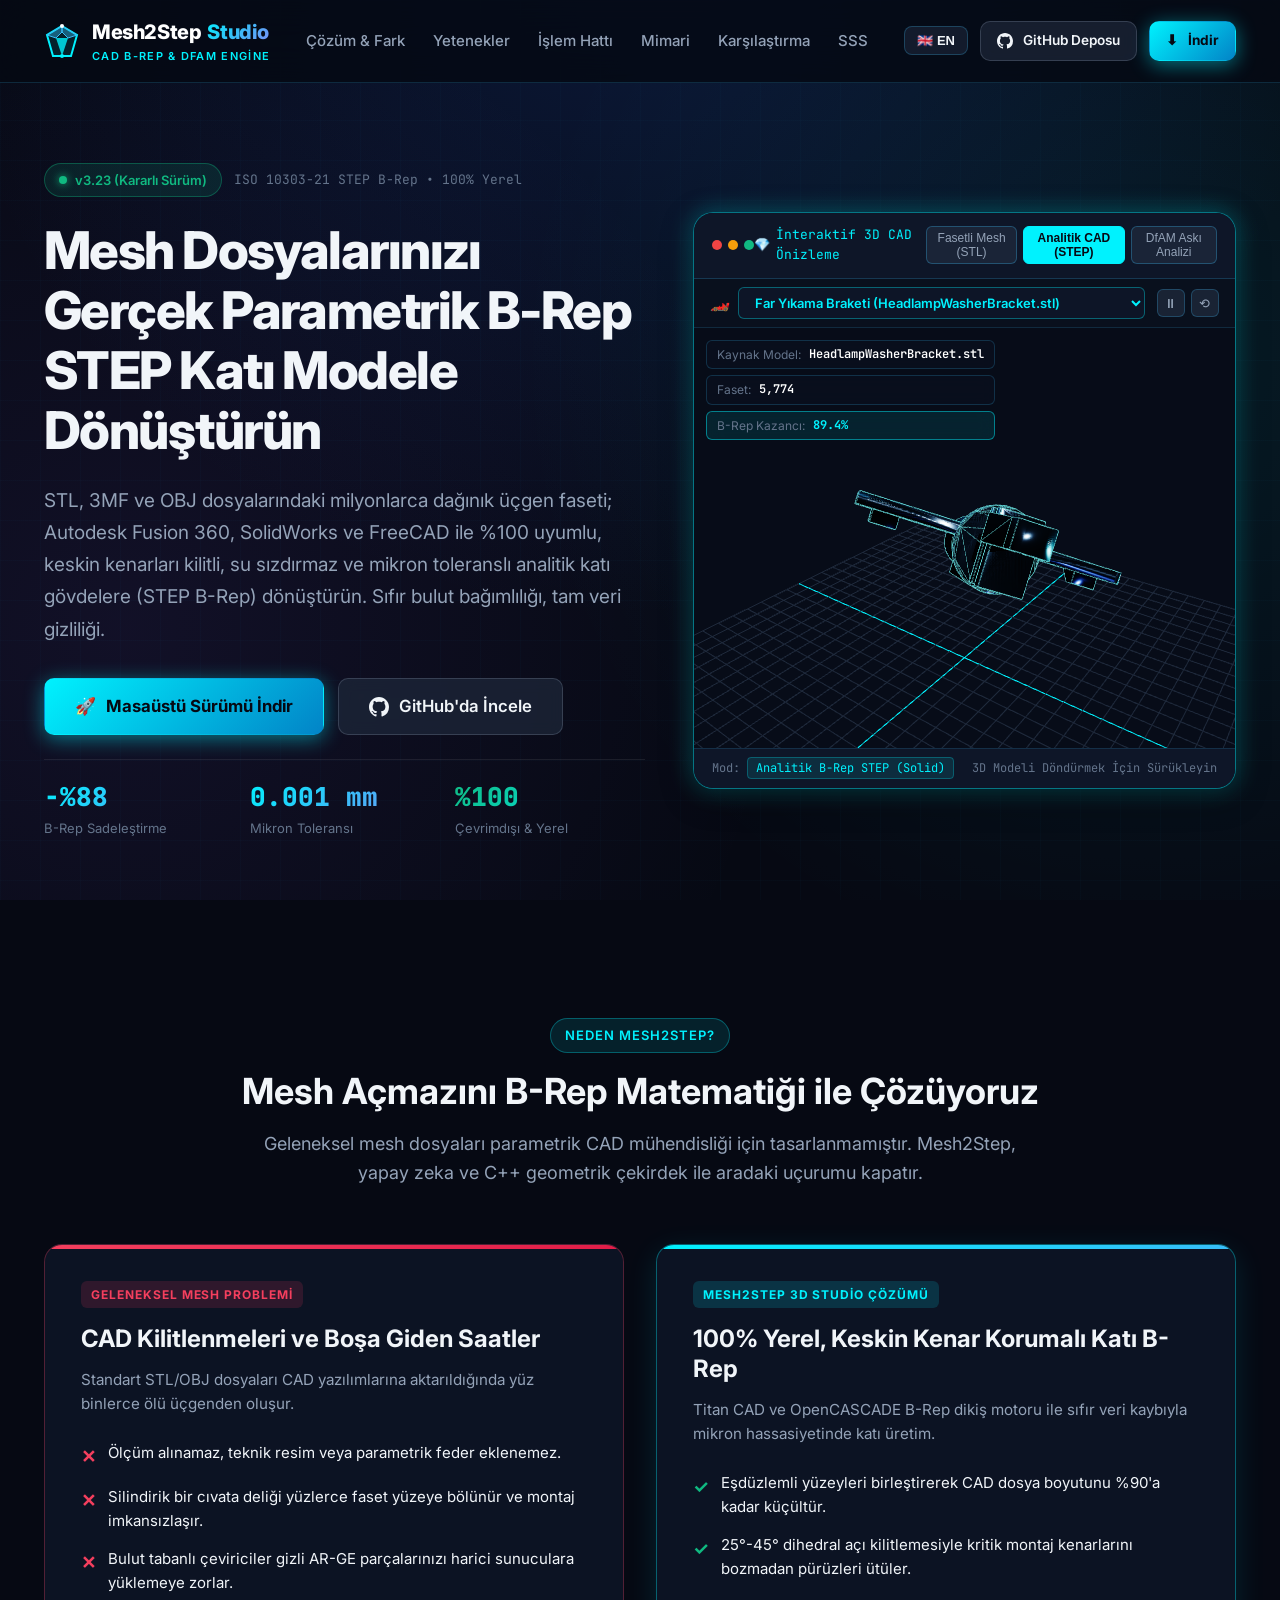
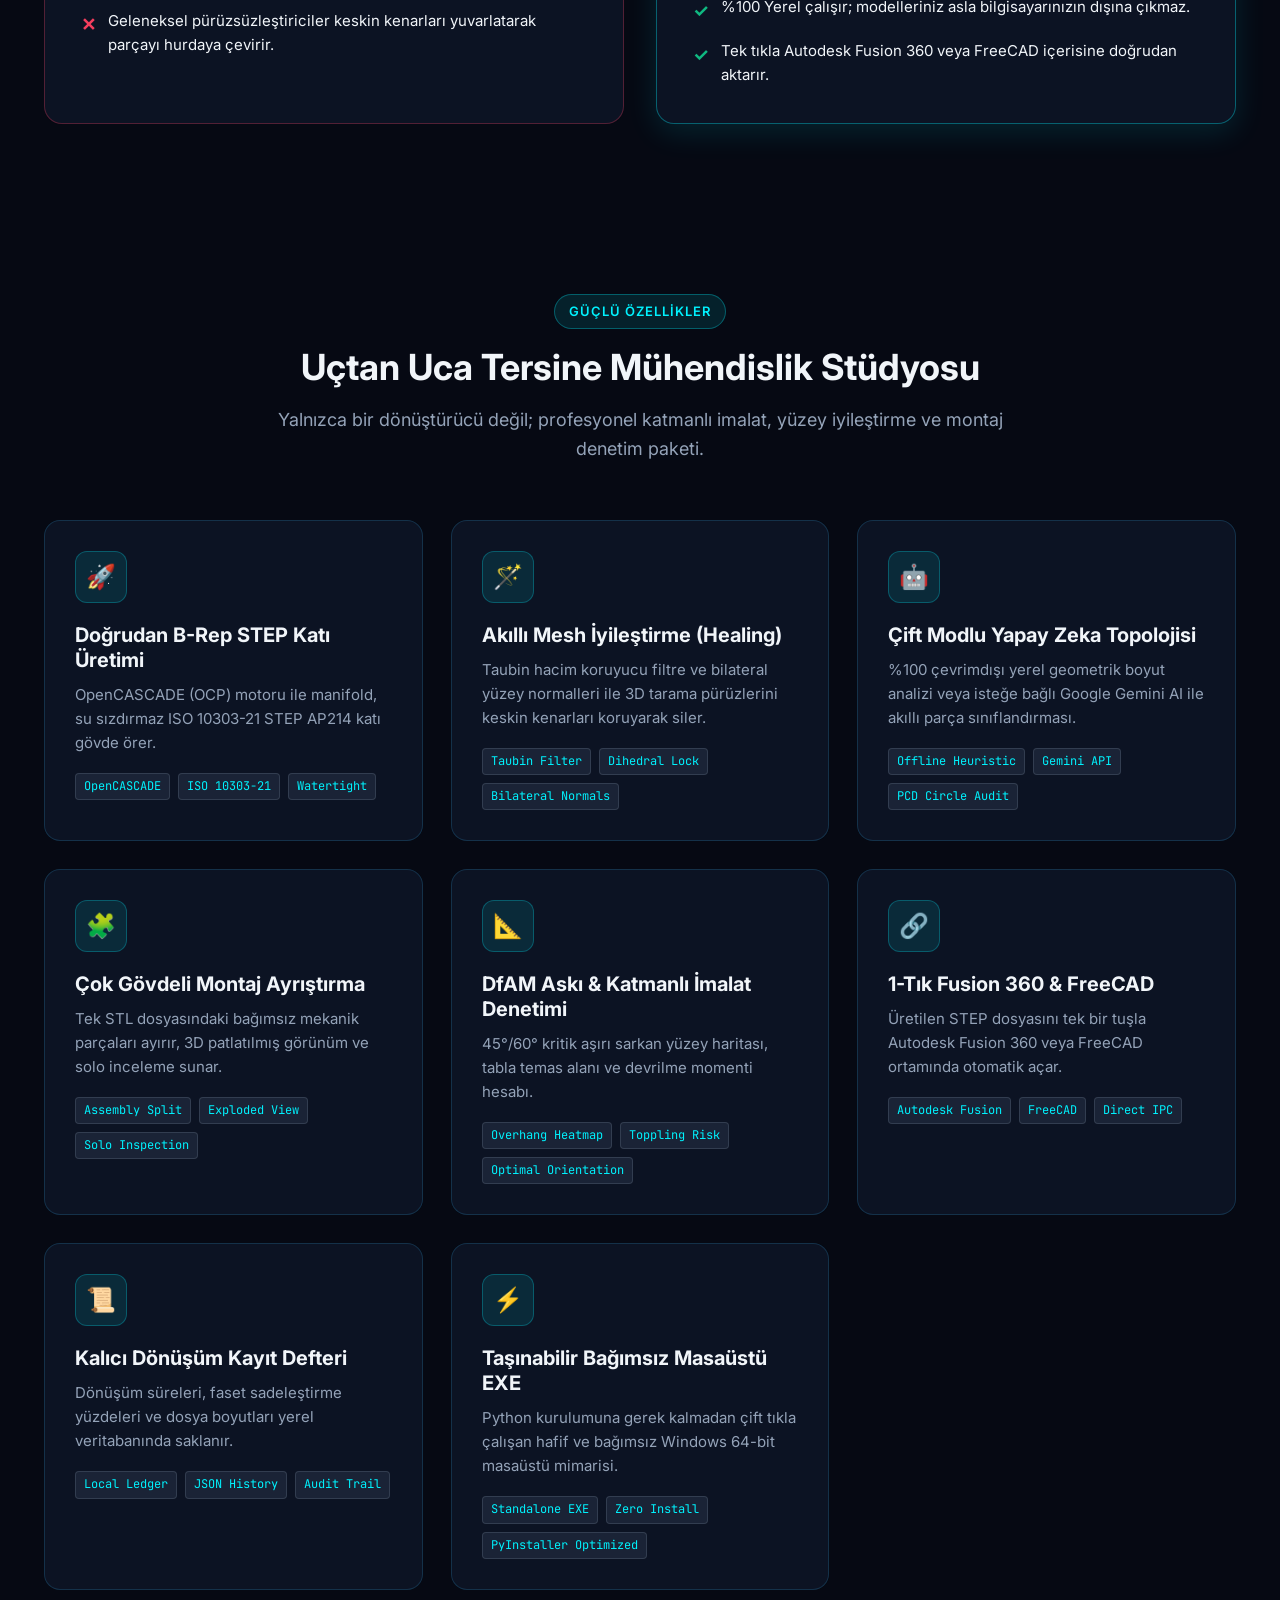
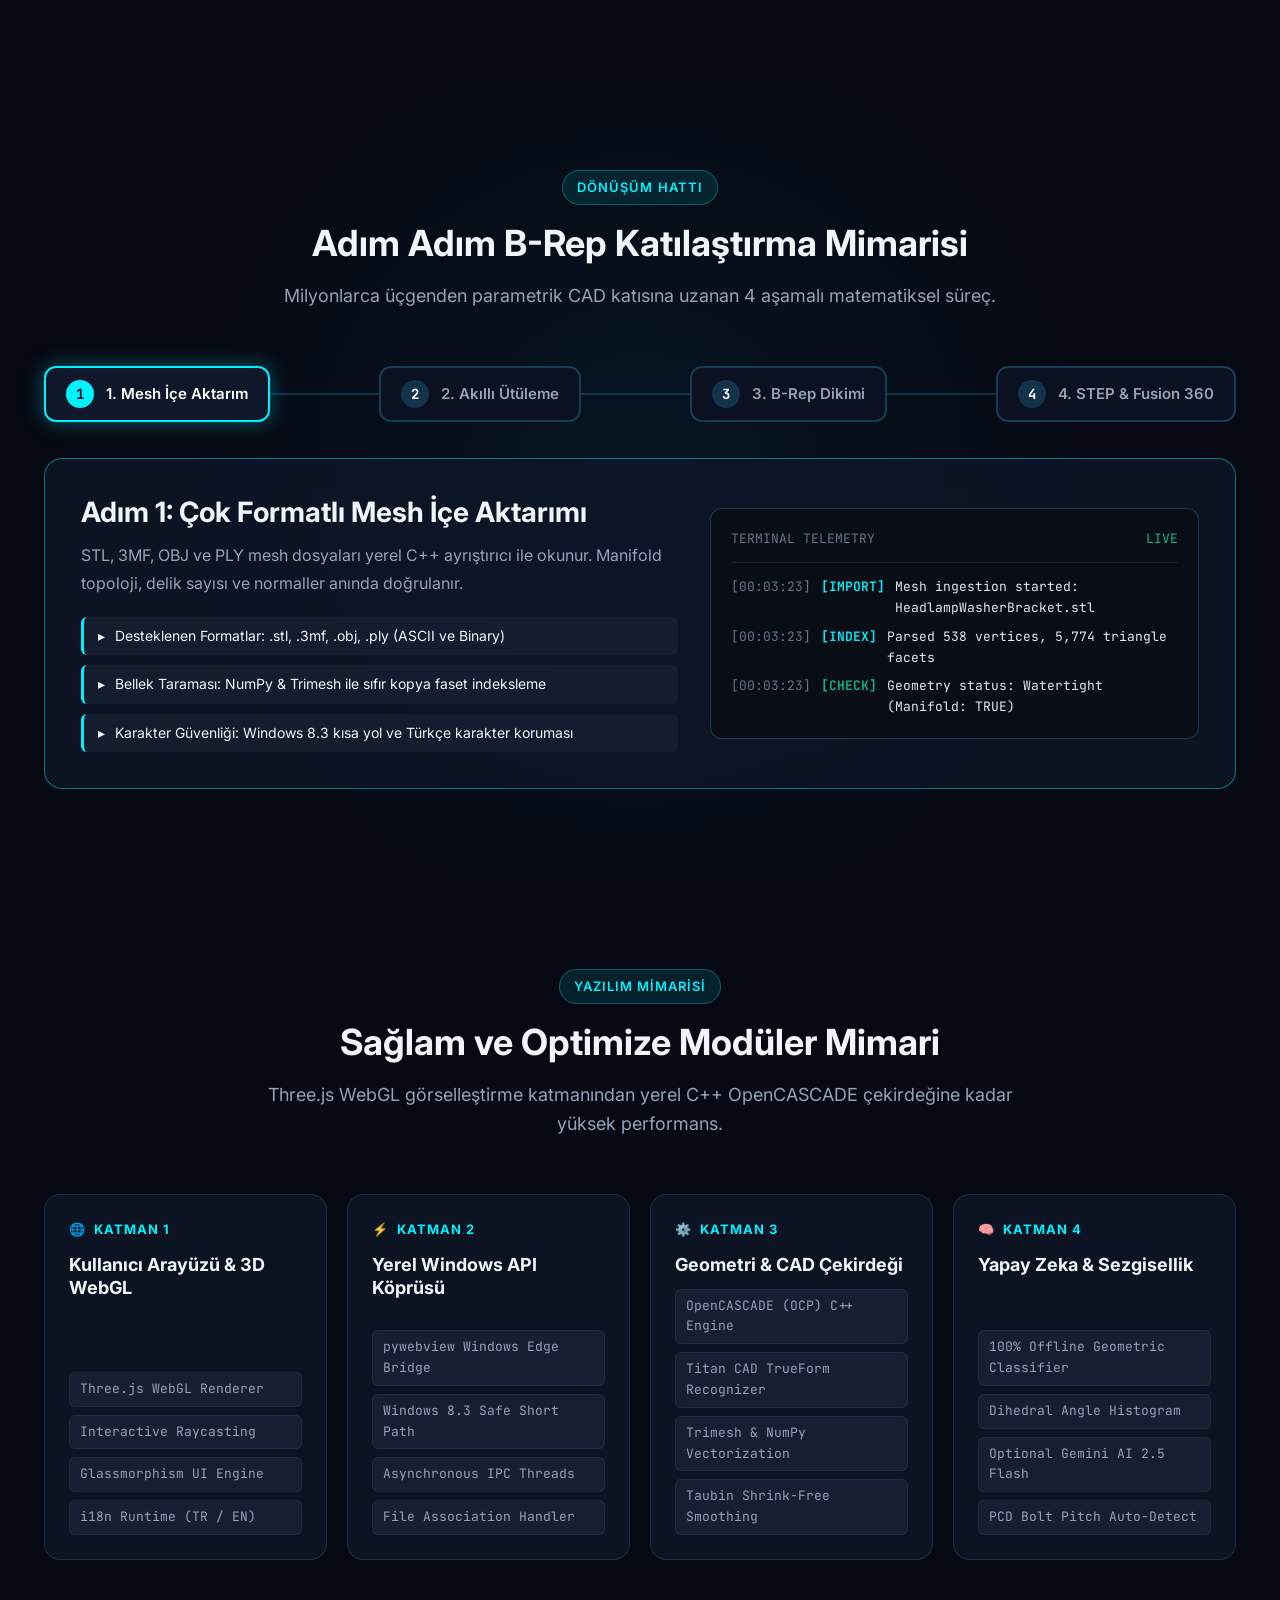
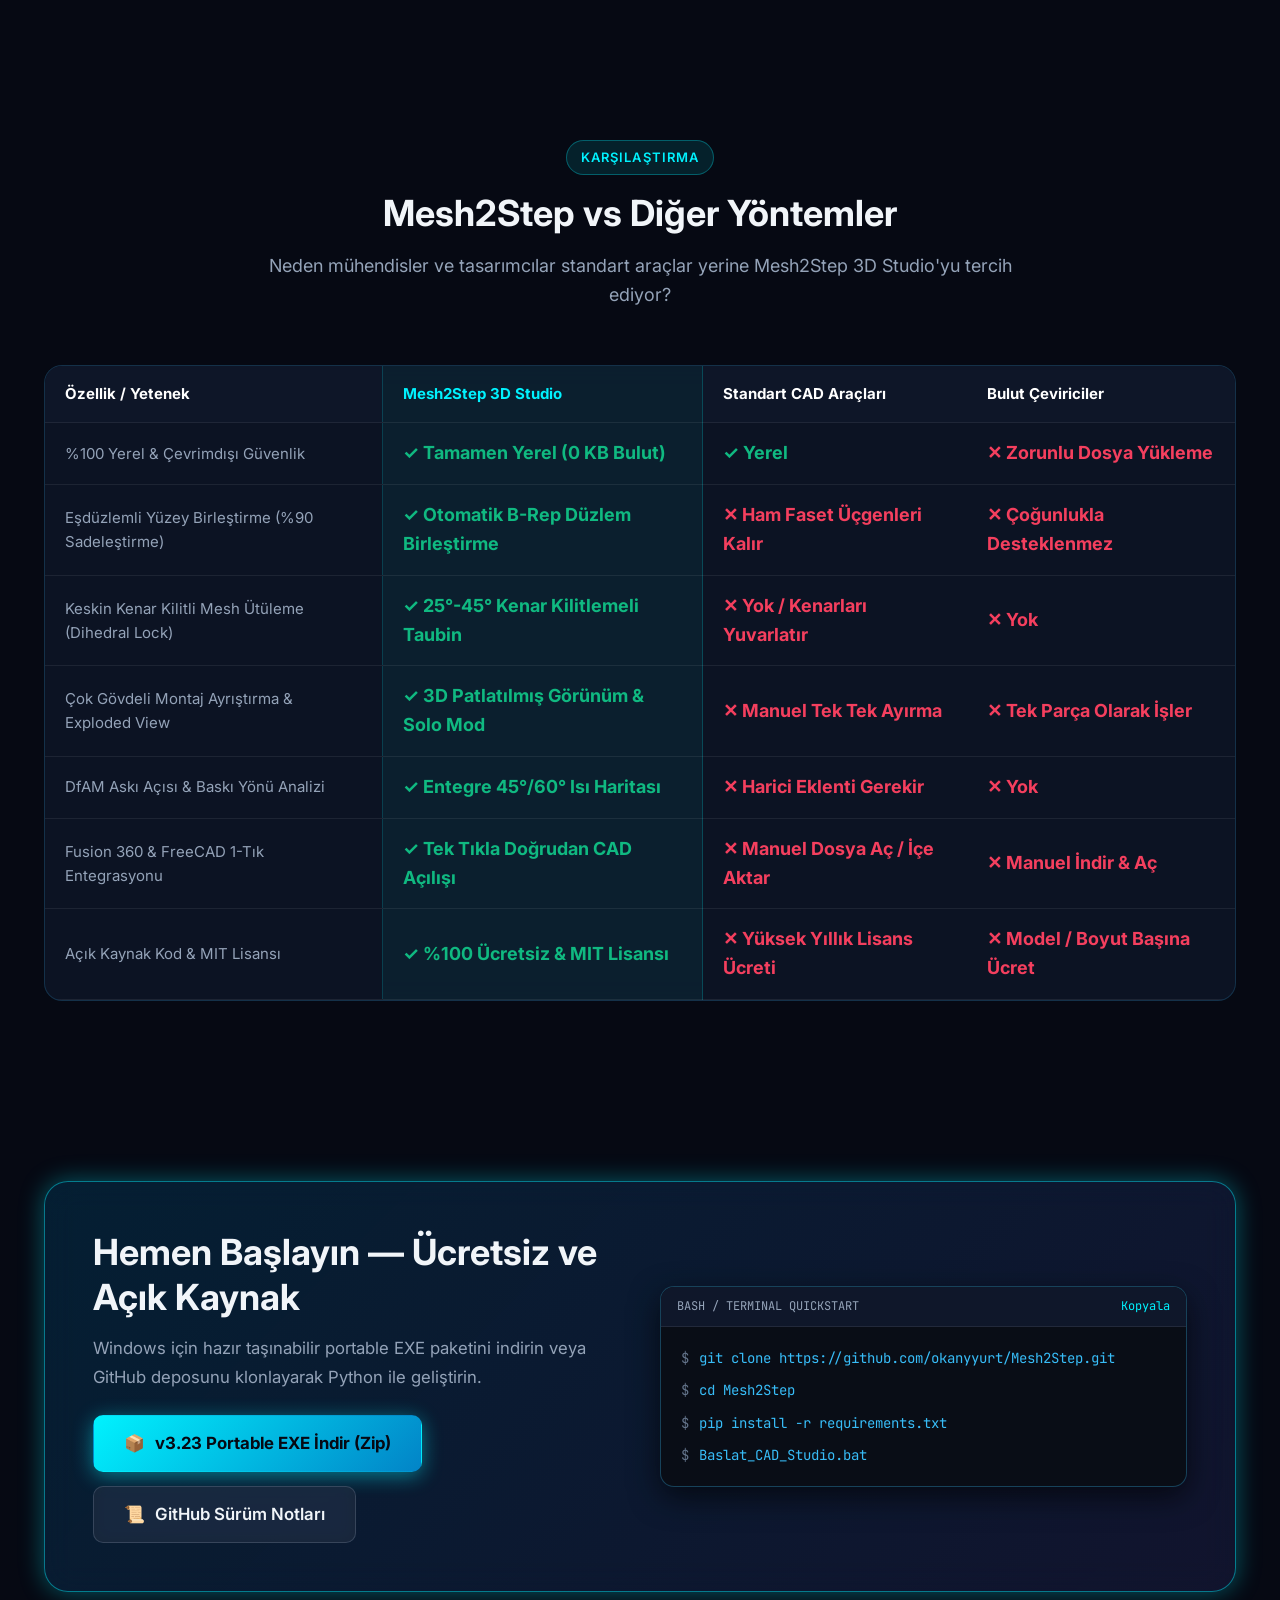
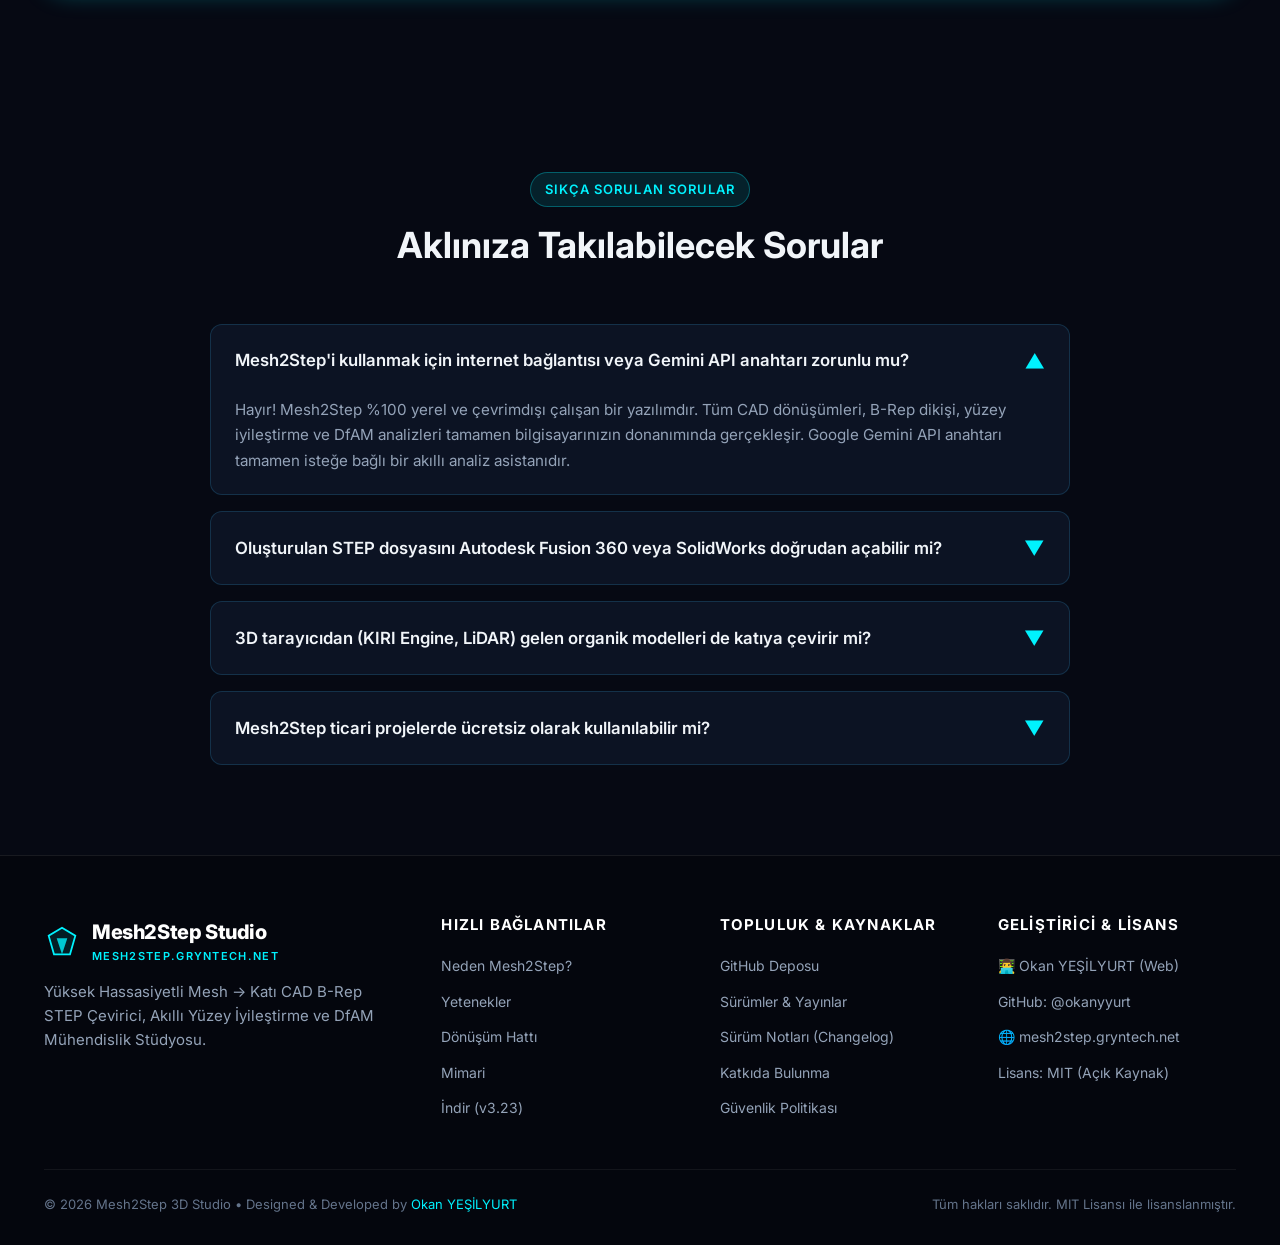
==== commit 27047f29: "feat: integrate realistic project 3D CAD models and PBR shaders to web portal (v3.24)" ====
--- a/public_html/index.html
+++ b/public_html/index.html
@@ -164,8 +164,48 @@
             </div>
           </div>
 
+          <!-- Real Project Model Selector Bar -->
+          <div class="viewport-model-bar">
+            <div class="model-picker-wrap">
+              <span class="picker-icon">🏎️</span>
+              <select id="model-select" class="cad-model-select" title="Projeden Gerçek 3D Parça Seç">
+                <option value="headlamp_bracket" selected>Far Yıkama Braketi (HeadlampWasherBracket.stl)</option>
+                <option value="housing">Robotik Planet Redüktör Gövdesi (housing.STL)</option>
+                <option value="cycloidal_wall">Sikloidal Redüktör Kam Diski (CycloidalWall.3mf)</option>
+                <option value="towel_hook">Radyatör Montaj Askısı (TowelHook.stl)</option>
+              </select>
+            </div>
+            <div class="viewport-quick-tools">
+              <button class="tool-icon-btn" id="btn-toggle-rotate" title="Otomatik Dönüşü Durdur / Başlat">⏸</button>
+              <button class="tool-icon-btn" id="btn-reset-cam" title="Kamera Açısını Sıfırla">⟲</button>
+            </div>
+          </div>
+
           <!-- WebGL Canvas Container -->
           <div id="canvas-container">
+            <!-- Telemetry HUD Chips -->
+            <div class="viewport-telemetry-hud">
+              <div class="hud-stat-chip">
+                <span class="chip-label" data-i18n="hud_mesh_src">Kaynak Model:</span>
+                <span class="chip-val font-mono" id="hud-model-filename">HeadlampWasherBracket.stl</span>
+              </div>
+              <div class="hud-stat-chip">
+                <span class="chip-label" data-i18n="hud_mesh_facets">Faset:</span>
+                <span class="chip-val font-mono" id="hud-val-faces">5,774</span>
+              </div>
+              <div class="hud-stat-chip highlight">
+                <span class="chip-label" data-i18n="hud_brep_opt">B-Rep Kazancı:</span>
+                <span class="chip-val font-mono" id="hud-val-reduction">-89.4%</span>
+              </div>
+            </div>
+
+            <!-- DfAM Overhang Legend -->
+            <div class="dfam-legend-hud" id="dfam-legend-box" style="display: none;">
+              <div class="dfam-legend-item"><span class="dfam-color-dot red"></span><span>>60° Kritik Askı (Destek Gerekir)</span></div>
+              <div class="dfam-legend-item"><span class="dfam-color-dot amber"></span><span>45°-60° Uyarı Bölgesi</span></div>
+              <div class="dfam-legend-item"><span class="dfam-color-dot cyan"></span><span>&lt;45° Güvenli Katman</span></div>
+            </div>
+
             <div class="canvas-loading-overlay" id="canvas-loading">
               <div class="spinner"></div>
               <span style="font-size: 0.8125rem; font-family: var(--font-mono); color: var(--cyan-primary);">3D CAD Motoru Yükleniyor...</span>
@@ -756,7 +796,11 @@
     }
   </script>
 
+  <!-- Real Project CAD Models Database -->
+  <script src="assets/models/real_models.js"></script>
+
   <!-- Main Application Script -->
   <script src="app.js"></script>
 </body>
 </html>
+
--- a/public_html/style.css
+++ b/public_html/style.css
@@ -566,6 +566,151 @@
   color: var(--cyan-primary);
   border: 1px solid rgba(0, 242, 254, 0.25);
 }
+
+/* Enhanced 3D Viewport Controls & Model Bar */
+.viewport-model-bar {
+  display: flex;
+  align-items: center;
+  justify-content: space-between;
+  padding: 8px 16px;
+  background: rgba(10, 16, 30, 0.95);
+  border-bottom: 1px solid rgba(56, 189, 248, 0.15);
+  gap: 12px;
+  flex-wrap: wrap;
+}
+
+.model-picker-wrap {
+  display: flex;
+  align-items: center;
+  gap: 8px;
+  flex: 1;
+  min-width: 240px;
+}
+
+.picker-icon {
+  font-size: 1rem;
+}
+
+.cad-model-select {
+  background: rgba(15, 23, 42, 0.9);
+  border: 1px solid rgba(0, 242, 254, 0.35);
+  color: var(--cyan-primary);
+  padding: 6px 12px;
+  border-radius: 6px;
+  font-size: 0.8125rem;
+  font-weight: 600;
+  font-family: var(--font-sans);
+  cursor: pointer;
+  outline: none;
+  flex: 1;
+  transition: var(--transition-smooth);
+}
+.cad-model-select:hover, .cad-model-select:focus {
+  border-color: var(--cyan-primary);
+  box-shadow: 0 0 12px rgba(0, 242, 254, 0.3);
+  background: rgba(22, 36, 64, 0.95);
+}
+
+.viewport-quick-tools {
+  display: flex;
+  align-items: center;
+  gap: 6px;
+}
+
+.tool-icon-btn {
+  background: rgba(30, 41, 59, 0.8);
+  border: 1px solid rgba(56, 189, 248, 0.25);
+  color: var(--text-muted);
+  width: 28px;
+  height: 28px;
+  border-radius: 6px;
+  display: flex;
+  align-items: center;
+  justify-content: center;
+  font-size: 0.8125rem;
+  cursor: pointer;
+  transition: var(--transition-smooth);
+}
+.tool-icon-btn:hover {
+  background: var(--cyan-primary);
+  color: #060913;
+  border-color: var(--cyan-primary);
+}
+
+.viewport-telemetry-hud {
+  position: absolute;
+  top: 12px;
+  left: 12px;
+  display: flex;
+  flex-direction: column;
+  gap: 6px;
+  z-index: 5;
+  pointer-events: none;
+}
+
+.hud-stat-chip {
+  background: rgba(10, 16, 30, 0.85);
+  border: 1px solid rgba(56, 189, 248, 0.2);
+  backdrop-filter: blur(8px);
+  padding: 4px 10px;
+  border-radius: 6px;
+  display: flex;
+  align-items: center;
+  gap: 8px;
+  font-size: 0.75rem;
+}
+
+.hud-stat-chip.highlight {
+  border-color: rgba(0, 242, 254, 0.45);
+  background: rgba(0, 242, 254, 0.1);
+}
+.hud-stat-chip.highlight .chip-val {
+  color: var(--cyan-primary);
+  font-weight: 700;
+}
+
+.chip-label {
+  color: var(--text-dim);
+}
+.chip-val {
+  color: #fff;
+  font-weight: 600;
+}
+.chip-val.font-mono {
+  font-family: var(--font-mono);
+}
+
+.dfam-legend-hud {
+  position: absolute;
+  bottom: 12px;
+  right: 12px;
+  background: rgba(10, 16, 30, 0.88);
+  border: 1px solid rgba(56, 189, 248, 0.25);
+  backdrop-filter: blur(8px);
+  padding: 6px 12px;
+  border-radius: 8px;
+  font-size: 0.6875rem;
+  font-family: var(--font-mono);
+  display: flex;
+  flex-direction: column;
+  gap: 4px;
+  z-index: 5;
+  pointer-events: none;
+}
+
+.dfam-legend-item {
+  display: flex;
+  align-items: center;
+  gap: 6px;
+}
+.dfam-color-dot {
+  width: 8px;
+  height: 8px;
+  border-radius: 50%;
+}
+.dfam-color-dot.red { background: #ef4444; }
+.dfam-color-dot.amber { background: #f59e0b; }
+.dfam-color-dot.cyan { background: #10b981; }
 
 /* Problem vs Solution Section */
 .problem-solution-section {
@@ -1304,3 +1449,4 @@
     text-align: center;
   }
 }
+
